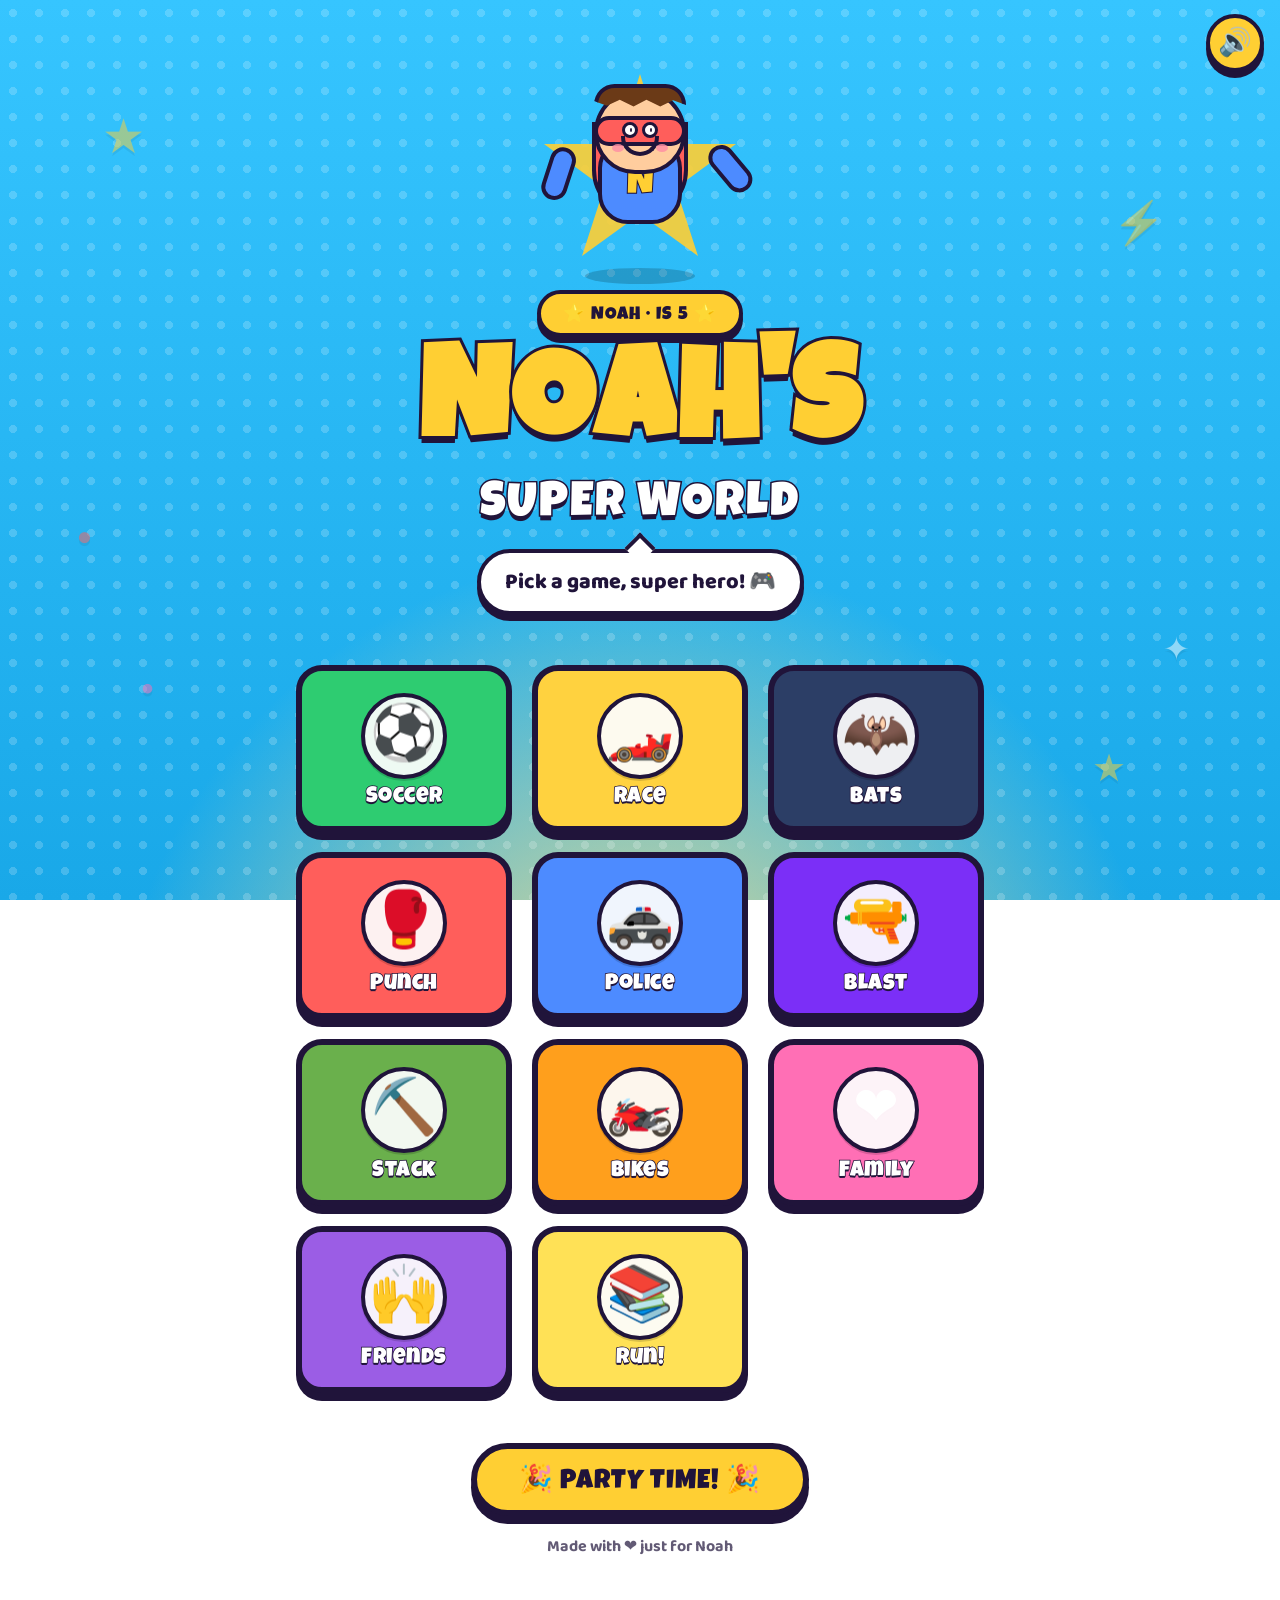
==== index.html @ 9b60f2df "Implement comic-book superhero redesign + add Railway static deploy - index.html/styles.css: Noah's " ====
<!DOCTYPE html>
<html lang="en">
<head>
  <meta charset="UTF-8" />
  <meta name="viewport" content="width=device-width, initial-scale=1.0, maximum-scale=1.0, user-scalable=no, viewport-fit=cover" />
  <title>Noah's Super World!</title>
  <meta name="description" content="Noah's Super World — soccer, cars, Batman, Minecraft and more fun mini-games made just for Noah!" />
  <!-- Home-screen / tablet app feel -->
  <meta name="theme-color" content="#ffcf33" />
  <meta name="mobile-web-app-capable" content="yes" />
  <meta name="apple-mobile-web-app-capable" content="yes" />
  <meta name="apple-mobile-web-app-status-bar-style" content="black-translucent" />
  <meta name="apple-mobile-web-app-title" content="Noah's World" />
  <link rel="preconnect" href="https://fonts.googleapis.com" />
  <link rel="preconnect" href="https://fonts.gstatic.com" crossorigin />
  <link href="https://fonts.googleapis.com/css2?family=Baloo+2:wght@400;500;600;700;800&family=Luckiest+Guy&display=swap" rel="stylesheet" />
  <link rel="stylesheet" href="styles.css" />
  <link rel="icon" href="data:image/svg+xml,<svg xmlns='http://www.w3.org/2000/svg' viewBox='0 0 100 100'><text y='.9em' font-size='90'>⚡</text></svg>" />
</head>
<body>
  <!-- Comic halftone + floating sticker shapes -->
  <div class="bg-dots" aria-hidden="true"></div>
  <div class="bg-stickers" aria-hidden="true">
    <span class="sticker s1">★</span>
    <span class="sticker s2">⚡</span>
    <span class="sticker s3">●</span>
    <span class="sticker s4">★</span>
    <span class="sticker s5">✦</span>
    <span class="sticker s6">●</span>
  </div>

  <!-- ============ GLOBAL UI ============ -->
  <button id="soundToggle" class="icon-btn sound-toggle" title="Sound on/off" aria-label="Toggle sound">🔊</button>
  <button id="homeBtn" class="icon-btn home-btn" title="Back to games" aria-label="Back to all games" hidden>🏠</button>
  <button id="navPrev" class="nav-arrow nav-prev" aria-label="Previous game" hidden>‹</button>
  <button id="navNext" class="nav-arrow nav-next" aria-label="Next game" hidden>›</button>

  <!-- ================= HOME ================= -->
  <section id="home" class="screen home active" data-screen-label="Home">
    <header class="hero">
      <!-- Super Noah mascot, built from CSS shapes -->
      <div class="mascot" id="mascot" aria-hidden="true">
        <div class="mascot-burst"></div>
        <div class="mascot-cape"></div>
        <div class="mascot-body">
          <span class="mascot-emblem">N</span>
        </div>
        <div class="mascot-arm arm-l"></div>
        <div class="mascot-arm arm-r"></div>
        <div class="mascot-head">
          <div class="mascot-hair"></div>
          <div class="mascot-mask"></div>
          <div class="mascot-eye eye-l"></div>
          <div class="mascot-eye eye-r"></div>
          <div class="mascot-smile"></div>
          <div class="mascot-cheek cheek-l"></div>
          <div class="mascot-cheek cheek-r"></div>
        </div>
        <div class="mascot-shadow"></div>
      </div>

      <div class="hero-badge">⭐ NOAH · IS 5 ⭐</div>
      <h1 class="hero-title">
        <span class="word" style="--i:0">N</span><span class="word" style="--i:1">O</span><span class="word" style="--i:2">A</span><span class="word" style="--i:3">H</span><span class="word" style="--i:4">'</span><span class="word" style="--i:5">S</span>
      </h1>
      <p class="hero-sub">SUPER WORLD</p>
      <div class="hero-bubble">
        <span class="hero-bubble-tail"></span>
        Pick a game, super hero! 🎮
      </div>
    </header>

    <nav class="tile-grid" aria-label="Pick a game">
      <button class="tile t-green"  data-go="soccer">     <span class="t-emoji">⚽</span><span class="t-name">Soccer</span></button>
      <button class="tile t-gold"   data-go="cars">       <span class="t-emoji">🏎️</span><span class="t-name">Race</span></button>
      <button class="tile t-dark"   data-go="batman">     <span class="t-emoji">🦇</span><span class="t-name">Bats</span></button>
      <button class="tile t-red"    data-go="kickboxing"> <span class="t-emoji">🥊</span><span class="t-name">Punch</span></button>
      <button class="tile t-blue"   data-go="police">     <span class="t-emoji">🚓</span><span class="t-name">Police</span></button>
      <button class="tile t-space"  data-go="blaster">    <span class="t-emoji">🔫</span><span class="t-name">Blast</span></button>
      <button class="tile t-cube"   data-go="minecraft">  <span class="t-emoji">⛏️</span><span class="t-name">Stack</span></button>
      <button class="tile t-orange" data-go="bikes">      <span class="t-emoji">🏍️</span><span class="t-name">Bikes</span></button>
      <button class="tile t-pink"   data-go="family">     <span class="t-emoji">❤️</span><span class="t-name">Family</span></button>
      <button class="tile t-purple" data-go="friends">    <span class="t-emoji">🙌</span><span class="t-name">Friends</span></button>
      <button class="tile t-yellow" data-go="nostudy">    <span class="t-emoji">📚</span><span class="t-name">Run!</span></button>
    </nav>

    <footer class="home-foot">
      <button id="partyBtn" class="big-btn party-btn">🎉 PARTY TIME! 🎉</button>
      <p>Made with ❤️ just for Noah</p>
    </footer>
  </section>

  <!-- ================= SOCCER ================= -->
  <section id="soccer" class="screen game card-green" aria-label="Soccer Star game" data-screen-label="Soccer">
    <h2>⚽ Soccer Star</h2>
    <p class="card-text">The keeper jumps around — shoot where he is NOT! 🥅</p>
    <div class="soccer-field">
      <div class="goal-frame">
        <span class="goal-net"></span><span class="goal-net"></span><span class="goal-net"></span>
        <div id="keeper" class="keeper">🧤</div>
      </div>
      <div id="ball" class="ball">⚽</div>
      <div id="soccerFlash" class="soccer-flash"></div>
    </div>
    <div class="shoot-row">
      <button class="shoot-btn" data-shoot="0" aria-label="Shoot left">⬅️</button>
      <button class="shoot-btn" data-shoot="1" aria-label="Shoot middle">⬆️</button>
      <button class="shoot-btn" data-shoot="2" aria-label="Shoot right">➡️</button>
    </div>
    <div class="score-board" aria-live="polite">⚽ <span id="soccerScore">0</span> &nbsp;·&nbsp; 🔥 <span id="soccerStreak">0</span> &nbsp;·&nbsp; 🏆 <span id="soccerBest">0</span></div>
  </section>

  <!-- ================= CAR RACE ================= -->
  <section id="cars" class="screen game card-gold" aria-label="Tap Race game" data-screen-label="Race">
    <h2>🏎️ Tap Race</h2>
    <p class="card-text" id="raceMsg">Pick your racer, hit GO, then TAP fast to win! 🏁</p>
    <div class="race">
      <div class="lane"><div class="racer" id="playerCar">🏎️</div><span class="lane-tag">You</span></div>
      <div class="lane"><div class="racer" id="rivalCar">🚗</div><span class="lane-tag">Rival</span></div>
      <div class="finish-flag">🏁</div>
    </div>
    <div class="pick-group">
      <span class="pick-label">Your car 💚</span>
      <div class="pick-row" id="carPick">
        <button class="pick-btn active" data-car="🏎️">🏎️</button>
        <button class="pick-btn" data-car="🏍️">🏍️</button>
        <button class="pick-btn" data-car="🚒">🚒</button>
        <button class="pick-btn" data-car="🚜">🚜</button>
        <button class="pick-btn" data-car="🚗">🚗</button>
        <button class="pick-btn" data-car="🚕">🚕</button>
        <button class="pick-btn" data-car="🚙">🚙</button>
        <button class="pick-btn" data-car="🚓">🚓</button>
      </div>
    </div>
    <div class="pick-group">
      <span class="pick-label">Rival's car ❤️</span>
      <div class="pick-row" id="rivalPick">
        <button class="pick-btn" data-car="🏎️">🏎️</button>
        <button class="pick-btn" data-car="🏍️">🏍️</button>
        <button class="pick-btn" data-car="🚒">🚒</button>
        <button class="pick-btn" data-car="🚜">🚜</button>
        <button class="pick-btn active" data-car="🚗">🚗</button>
        <button class="pick-btn" data-car="🚕">🚕</button>
        <button class="pick-btn" data-car="🚙">🚙</button>
        <button class="pick-btn" data-car="🚓">🚓</button>
      </div>
    </div>
    <button id="raceBtn" class="big-btn">GO! 🚦</button>
    <div class="score-board">🏆 Wins <span id="raceWins">0</span></div>
  </section>

  <!-- ================= BATMAN ================= -->
  <section id="batman" class="screen game card-dark" aria-label="Bat Catch game" data-screen-label="Bats">
    <h2>🦇 Bat Catch</h2>
    <p class="card-text">Catch the flying bats! Tap the moon for a surprise 🌙</p>
    <div class="bat-sky" id="batSky">
      <div class="moon" id="moon">🌙</div>
      <div class="bat-logo" id="batLogo">🦇</div>
      <div class="batman" id="batHero">🦸‍♂️</div>
    </div>
    <div class="score-board" aria-live="polite">🦇 Caught <span id="batScore">0</span> &nbsp;·&nbsp; 🏆 Best <span id="batBest">0</span></div>
  </section>

  <!-- ================= KICKBOXING ================= -->
  <section id="kickboxing" class="screen game card-red" aria-label="Power Punch game" data-screen-label="Punch">
    <h2>🥊 Power Punch</h2>
    <p class="card-text" id="punchMsg">Tap START, then punch as FAST as you can for 10 seconds! 💥</p>
    <div class="punch-stage">
      <div class="timer-pill">⏱️ <span id="punchTimer">10</span>s</div>
      <button id="punchBag" class="punch-bag" aria-label="Punch the bag">🥊</button>
    </div>
    <div class="power-bar"><div id="powerFill" class="power-fill"></div></div>
    <div id="punchPraise" class="praise"></div>
    <button id="punchStart" class="big-btn">START 🥊</button>
    <div class="score-board" aria-live="polite">👊 <span id="punchScore">0</span> &nbsp;·&nbsp; 🏆 Best <span id="punchBest">0</span></div>
  </section>

  <!-- ================= POLICE ================= -->
  <section id="police" class="screen game card-blue" aria-label="Police Chase game" data-screen-label="Police">
    <h2>🚓 Police Chase</h2>
    <p class="card-text" id="copMsg">Tap START, then catch as many robbers as you can! 🚨</p>
    <div class="chase-zone" id="chaseZone">
      <div class="siren" id="siren">🚨</div>
      <button id="robber" class="robber" aria-label="Catch the robber" hidden>🦹</button>
    </div>
    <button id="copStart" class="big-btn">START 🚨</button>
    <div class="score-board" aria-live="polite">👮 <span id="copScore">0</span> &nbsp;·&nbsp; ⏱️ <span id="copTimer">15</span>s &nbsp;·&nbsp; 🏆 <span id="copBest">0</span></div>
  </section>

  <!-- ================= BLASTER ================= -->
  <section id="blaster" class="screen game card-space" aria-label="Silly Blaster game" data-screen-label="Blast">
    <h2>🔫 Silly Blaster</h2>
    <p class="card-text" id="blastMsg">Goofy space critters invaded! Tap them to BLAST them! 👽💥</p>
    <div class="blast-zone" id="blastZone">
      <div class="blaster" id="blaster">🔫</div>
    </div>
    <div class="score-board" aria-live="polite">💥 <span id="blastScore">0</span> &nbsp;·&nbsp; 🔥 <span id="blastStreak">0</span> &nbsp;·&nbsp; 🏆 <span id="blastBest">0</span></div>
  </section>

  <!-- ================= MINECRAFT ================= -->
  <section id="minecraft" class="screen game card-cube" aria-label="Block Stack game" data-screen-label="Stack">
    <h2>⛏️ Block Stack</h2>
    <p class="card-text" id="stackMsg">Tap DROP to stack the block. Keep it straight! 🟩</p>
    <div class="stack-area" id="stackArea">
      <div id="stack">
        <div id="stackInner"></div>
        <div id="movingBlock" class="block moving"></div>
      </div>
    </div>
    <button id="dropBtn" class="big-btn">DROP 🧱</button>
    <div class="score-board" aria-live="polite">🧱 Height <span id="stackScore">0</span> &nbsp;·&nbsp; 🏆 Best <span id="stackBest">0</span></div>
  </section>

  <!-- ================= BIKES ================= -->
  <section id="bikes" class="screen game card-orange" aria-label="Bike Run game" data-screen-label="Bikes">
    <h2>🏍️ Bike Run</h2>
    <p class="card-text">Tap JUMP to leap over the rocks! 💨</p>
    <div class="run-area" id="runArea">
      <div id="bike" class="bike">🚲</div>
      <div class="run-ground"></div>
    </div>
    <div class="pick-row" id="ridePick">
      <button class="pick-btn active" data-ride="🚲">🚲</button>
      <button class="pick-btn" data-ride="🏍️">🏍️</button>
      <button class="pick-btn" data-ride="🛴">🛴</button>
    </div>
    <button id="jumpBtn" class="big-btn">JUMP 🦘</button>
    <div class="score-board" aria-live="polite">🛣️ <span id="bikeScore">0</span> m &nbsp;·&nbsp; 🏆 Best <span id="bikeBest">0</span> m</div>
  </section>

  <!-- ================= FAMILY ================= -->
  <section id="family" class="screen game card-pink" aria-label="Family game" data-screen-label="Family">
    <h2>❤️ Noah's Family</h2>
    <p class="card-text">Tap each person to send love! 💝</p>
    <div class="family-grid">
      <button class="person fav" data-love="Mom is the BEST! 💖">
        <span class="face">👩</span><span class="name">Mom</span><span class="heart-badge">#1 ❤️</span>
      </button>
      <button class="person" data-love="Love you Dad! 💙">
        <span class="face">👨</span><span class="name">Dad</span>
      </button>
      <button class="person" data-love="Manha is the best sister! 💛">
        <span class="face">👧</span><span class="name">Manha</span>
      </button>
      <button class="person" data-love="That's me! Noah! 😎">
        <span class="face">👦</span><span class="name">Noah</span>
      </button>
    </div>
    <div class="love-meter" aria-hidden="true"><div id="loveFill" class="love-fill"></div></div>
    <div id="loveMsg" class="love-msg"></div>
  </section>

  <!-- ================= FRIENDS ================= -->
  <section id="friends" class="screen game card-purple" aria-label="Friends game" data-screen-label="Friends">
    <h2>🧑‍🤝‍🧑 My 10 Friends</h2>
    <p class="card-text">High-five all 10 friends to win the round! 🙌</p>
    <div id="friendsGrid" class="friends-grid"></div>
    <div class="score-board" aria-live="polite">🔁 Round <span id="friendsRound">1</span> &nbsp;·&nbsp; 🙌 <span id="fiveScore">0</span></div>
  </section>

  <!-- ================= NO STUDY ================= -->
  <section id="nostudy" class="screen game card-yellow" aria-label="Catch the Book game" data-screen-label="Run">
    <h2>📚 Catch the Book!</h2>
    <p class="card-text">Try to tap the book... it runs away! 😜</p>
    <div class="study-zone" id="studyZone">
      <button id="bookBtn" class="book-btn" aria-label="Catch the book">📚</button>
    </div>
    <div id="studyMsg" class="study-msg"></div>
  </section>

  <!-- Confetti canvas -->
  <canvas id="confettiCanvas" aria-hidden="true"></canvas>

  <script src="script.js"></script>
  <script src="mascot.js"></script>
</body>
</html>
---- styles.css ----
/* ============================================================
   NOAH'S SUPER WORLD — Comic-book superhero toybox theme
   ------------------------------------------------------------
   Design language:
   • Thick INK outlines (var --ink) on every play surface
   • Hard offset "sticker" shadows (no soft blur on chrome)
   • Ben-Day halftone dots + floating sticker shapes in the bg
   • Action-burst stars behind big moments
   • Chunky squishy buttons that press DOWN into their shadow
   • Display type = Luckiest Guy, body = Baloo 2 (rounded)
   ============================================================ */

* { margin: 0; padding: 0; box-sizing: border-box; -webkit-tap-highlight-color: transparent; }

button {
  touch-action: manipulation;
  -webkit-user-select: none;
  user-select: none;
  font-family: inherit;
}

:root {
  /* Game colors */
  --green: #2ecc71;
  --gold: #ffd23f;
  --dark: #2c3e66;
  --red: #ff5e5b;
  --blue: #4d8bff;
  --cube: #6ab04c;
  --orange: #ff9f1c;
  --pink: #ff6fb5;
  --purple: #9b5de5;
  --yellow: #ffe156;
  --space: #7b2ff7;

  /* Comic system */
  --ink: #20143a;                 /* outline color — deep ink, warmer than black */
  --sky: #36c5ff;                 /* hero sky blue */
  --sky-2: #19a8e8;
  --sun: #ffcf33;                 /* sunny pop */
  --paper: #fff7e6;              /* warm paper for surfaces */

  --bw: 4px;                       /* default border weight */
  --bw-fat: 6px;                  /* fat outline for big elements */
  --shadow: 0 6px 0 var(--ink);   /* hard sticker shadow */
}

html { scroll-behavior: smooth; }

body {
  font-family: 'Baloo 2', system-ui, sans-serif;
  background:
    radial-gradient(circle at 50% 120%, #ffe28a 0%, transparent 42%),
    linear-gradient(180deg, var(--sky) 0%, var(--sky-2) 100%);
  background-attachment: fixed;
  color: var(--ink);
  overflow-x: hidden;
  min-height: 100vh;
  -webkit-user-select: none;
  user-select: none;
  -webkit-touch-callout: none;
}

h2 {
  font-family: 'Luckiest Guy', cursive;
  font-size: clamp(1.8rem, 6.5vw, 2.8rem);
  margin-bottom: 8px;
  text-align: center;
  letter-spacing: 1px;
  color: #fff;
  -webkit-text-stroke: 2.5px var(--ink);
  paint-order: stroke fill;
  text-shadow: 0 4px 0 var(--ink);
}

/* ===================== BACKGROUND FX ===================== */
/* Ben-Day halftone dots */
.bg-dots {
  position: fixed;
  inset: 0;
  pointer-events: none;
  z-index: -1;
  background-image: radial-gradient(rgba(255,255,255,.35) 22%, transparent 23%);
  background-size: 26px 26px;
  background-position: 0 0;
  opacity: .55;
}
/* Floating sticker doodles */
.bg-stickers { position: fixed; inset: 0; pointer-events: none; z-index: -1; overflow: hidden; }
.sticker {
  position: absolute;
  font-family: 'Luckiest Guy', cursive;
  color: #fff;
  opacity: .5;
  text-shadow: 0 3px 0 rgba(0,0,0,.12);
  animation: floaty 9s ease-in-out infinite;
}
.sticker.s1 { top: 12%; left: 8%;  font-size: 3rem; color: var(--sun);  animation-delay: 0s; }
.sticker.s2 { top: 22%; right: 9%; font-size: 2.6rem; color: #fff;       animation-delay: 1.2s; }
.sticker.s3 { top: 58%; left: 6%;  font-size: 1.6rem; color: var(--red); animation-delay: .6s; }
.sticker.s4 { bottom: 12%; right: 12%; font-size: 2.4rem; color: var(--sun); animation-delay: 2s; }
.sticker.s5 { top: 70%; right: 7%; font-size: 2rem;   color: #fff;        animation-delay: 1.6s; }
.sticker.s6 { bottom: 22%; left: 11%; font-size: 1.4rem; color: var(--pink); animation-delay: .9s; }
@keyframes floaty {
  0%,100% { transform: translateY(0) rotate(-6deg); }
  50%     { transform: translateY(-18px) rotate(8deg); }
}

/* ===================== SCREEN SYSTEM ===================== */
.screen { display: none; position: relative; z-index: 1; min-height: 100vh; }
.screen.active { display: block; }
/* Home flows naturally so the game tiles peek up under the hero */
.screen.home { min-height: 0; padding-bottom: 8px; }
.screen.game.active { animation: screenIn .35s cubic-bezier(.34,1.56,.64,1); }
@keyframes screenIn {
  from { opacity: 0; transform: translateY(28px) scale(.96); }
  to   { opacity: 1; transform: none; }
}

/* A game screen is a full-bleed colored stage */
.screen.game {
  padding: 92px 18px 56px;
  color: #fff;
}
.screen.game > * {
  width: 100%;
  max-width: 620px;
  margin-left: auto;
  margin-right: auto;
}

/* ===================== GLOBAL ICON BUTTONS ===================== */
.icon-btn {
  position: fixed;
  top: 14px;
  z-index: 60;
  font-size: 1.7rem;
  background: #fff;
  border: var(--bw) solid var(--ink);
  border-radius: 50%;
  width: 58px;
  height: 58px;
  cursor: pointer;
  box-shadow: var(--shadow);
  transition: transform .1s, box-shadow .1s;
}
.icon-btn:active { transform: translateY(6px); box-shadow: 0 0 0 var(--ink); }
.sound-toggle { right: 16px; background: var(--sun); }
.home-btn { left: 16px; background: var(--red); }

/* Side navigation arrows */
.nav-arrow {
  position: fixed;
  top: 50%;
  transform: translateY(-50%);
  z-index: 55;
  width: 50px;
  height: 78px;
  border: var(--bw) solid var(--ink);
  border-radius: 16px;
  background: #fff;
  color: var(--ink);
  font-family: 'Luckiest Guy', cursive;
  font-size: 2.6rem;
  line-height: 1;
  cursor: pointer;
  box-shadow: var(--shadow);
  transition: box-shadow .1s, transform .1s;
}
.nav-arrow:active { transform: translateY(calc(-50% + 6px)); box-shadow: 0 0 0 var(--ink); }
.nav-prev { left: 8px; }
.nav-next { right: 8px; }

/* ===================== MASCOT — SUPER NOAH (pure CSS) ===================== */
.mascot {
  position: relative;
  width: 180px;
  height: 200px;
  margin: 0 auto 6px;
  animation: mascotBob 2.6s ease-in-out infinite;
}
.mascot.cheer { animation: mascotCheer .7s ease; }
@keyframes mascotBob { 0%,100% { transform: translateY(0); } 50% { transform: translateY(-10px); } }
@keyframes mascotCheer {
  0% { transform: translateY(0) rotate(0); }
  25% { transform: translateY(-26px) rotate(-6deg) scale(1.06); }
  55% { transform: translateY(-10px) rotate(6deg); }
  100% { transform: translateY(0) rotate(0); }
}

/* spinning star burst behind hero */
.mascot-burst {
  position: absolute;
  top: 30px; left: 50%;
  width: 200px; height: 200px;
  transform: translateX(-50%);
  background: var(--sun);
  clip-path: polygon(50% 0,61% 35%,98% 35%,68% 57%,79% 91%,50% 70%,21% 91%,32% 57%,2% 35%,39% 35%);
  filter: drop-shadow(0 0 0 var(--ink));
  opacity: .9;
  animation: spin 16s linear infinite;
  z-index: 0;
}
@keyframes spin { to { transform: translateX(-50%) rotate(360deg); } }

/* cape */
.mascot-cape {
  position: absolute;
  top: 78px; left: 50%;
  width: 96px; height: 96px;
  transform: translateX(-50%);
  background: var(--red);
  border: var(--bw) solid var(--ink);
  border-radius: 0 0 48px 48px;
  clip-path: polygon(0 0, 100% 0, 100% 78%, 50% 100%, 0 78%);
  z-index: 1;
  animation: capeFlap 2.6s ease-in-out infinite;
  transform-origin: top center;
}
@keyframes capeFlap { 0%,100% { transform: translateX(-50%) rotate(-2deg); } 50% { transform: translateX(-50%) rotate(2deg); } }

/* body */
.mascot-body {
  position: absolute;
  top: 96px; left: 50%;
  width: 84px; height: 84px;
  transform: translateX(-50%);
  background: var(--blue);
  border: var(--bw) solid var(--ink);
  border-radius: 28px 28px 30px 30px;
  z-index: 3;
  display: flex;
  align-items: center;
  justify-content: center;
}
.mascot-emblem {
  font-family: 'Luckiest Guy', cursive;
  color: var(--sun);
  font-size: 2.4rem;
  -webkit-text-stroke: 2px var(--ink);
  paint-order: stroke fill;
  margin-top: 6px;
}
.mascot-arm {
  position: absolute;
  top: 104px;
  width: 26px; height: 54px;
  background: var(--blue);
  border: var(--bw) solid var(--ink);
  border-radius: 14px;
  z-index: 2;
}
.arm-l { left: 24px; transform: rotate(18deg); transform-origin: top center; }
.arm-r { right: 24px; transform: rotate(-40deg); transform-origin: top center; animation: wave 1.4s ease-in-out infinite; }
@keyframes wave { 0%,100% { transform: rotate(-40deg); } 50% { transform: rotate(-66deg); } }

/* head */
.mascot-head {
  position: absolute;
  top: 44px; left: 50%;
  width: 92px; height: 86px;
  transform: translateX(-50%);
  background: #ffcd9e;
  border: var(--bw) solid var(--ink);
  border-radius: 46px 46px 42px 42px;
  z-index: 4;
}
.mascot-hair {
  position: absolute;
  top: -8px; left: -4px; right: -4px;
  height: 34px;
  background: #6b3a17;
  border: var(--bw) solid var(--ink);
  border-radius: 46px 46px 20px 20px / 46px 46px 30px 30px;
  clip-path: polygon(0 0,100% 0,100% 62%,86% 48%,72% 66%,57% 46%,43% 66%,28% 46%,14% 64%,0 50%);
}
.mascot-mask {
  position: absolute;
  top: 24px; left: -4px; right: -4px;
  height: 30px;
  background: var(--red);
  border: var(--bw) solid var(--ink);
  border-radius: 16px;
  z-index: 5;
}
.mascot-eye {
  position: absolute;
  top: 30px;
  width: 16px; height: 16px;
  background: #fff;
  border: 3px solid var(--ink);
  border-radius: 50%;
  z-index: 6;
}
.mascot-eye::after {
  content: ""; position: absolute; inset: 3px 3px 3px 5px;
  background: var(--ink); border-radius: 50%;
}
.eye-l { left: 24px; }
.eye-r { right: 24px; }
.mascot-smile {
  position: absolute;
  bottom: 14px; left: 50%;
  width: 38px; height: 20px;
  transform: translateX(-50%);
  border: 4px solid var(--ink);
  border-top: 0;
  border-radius: 0 0 30px 30px;
  z-index: 6;
}
.mascot-cheek {
  position: absolute;
  bottom: 18px;
  width: 12px; height: 8px;
  background: #ff8fa3;
  border-radius: 50%;
  opacity: .85;
  z-index: 6;
}
.cheek-l { left: 14px; }
.cheek-r { right: 14px; }
.mascot-shadow {
  position: absolute;
  bottom: 0; left: 50%;
  width: 110px; height: 16px;
  transform: translateX(-50%);
  background: rgba(0,0,0,.18);
  border-radius: 50%;
  z-index: 0;
  animation: shadowPulse 2.6s ease-in-out infinite;
}
@keyframes shadowPulse { 0%,100% { transform: translateX(-50%) scale(1); opacity:.18; } 50% { transform: translateX(-50%) scale(.84); opacity:.12; } }

/* ===================== HERO (home) ===================== */
.hero {
  text-align: center;
  padding: 22px 20px 8px;
}
.hero-badge {
  display: inline-block;
  background: var(--sun);
  color: var(--ink);
  font-family: 'Luckiest Guy', cursive;
  letter-spacing: 1px;
  padding: 9px 22px;
  border: var(--bw) solid var(--ink);
  border-radius: 50px;
  font-size: clamp(.85rem, 3.2vw, 1.1rem);
  white-space: nowrap;
  box-shadow: var(--shadow);
  animation: pop 2s ease-in-out infinite;
}
@keyframes pop { 0%,100% { transform: rotate(-2deg) scale(1); } 50% { transform: rotate(2deg) scale(1.05); } }

.hero-title {
  font-family: 'Luckiest Guy', cursive;
  font-size: clamp(3.6rem, 18vw, 8rem);
  line-height: .95;
  margin: 14px 0 0;
  letter-spacing: 2px;
  display: flex;
  justify-content: center;
  flex-wrap: wrap;
}
.hero-title .word {
  display: inline-block;
  color: var(--sun);
  -webkit-text-stroke: clamp(3px, 1.2vw, 6px) var(--ink);
  paint-order: stroke fill;
  text-shadow: 0 7px 0 var(--ink);
  animation: bounceLetter 2.5s ease-in-out infinite;
  animation-delay: calc(var(--i) * .12s);
}
@keyframes bounceLetter { 0%,100% { transform: translateY(0); } 50% { transform: translateY(-16px); } }

.hero-sub {
  font-family: 'Luckiest Guy', cursive;
  font-size: clamp(1.5rem, 7vw, 3rem);
  color: #fff;
  -webkit-text-stroke: 3px var(--ink);
  paint-order: stroke fill;
  text-shadow: 0 5px 0 var(--ink);
  margin-top: 8px;
  letter-spacing: 2px;
}

.hero-bubble {
  position: relative;
  display: inline-block;
  margin-top: 20px;
  background: #fff;
  color: var(--ink);
  font-weight: 800;
  font-size: clamp(1rem, 4.4vw, 1.35rem);
  padding: 12px 24px;
  border: var(--bw) solid var(--ink);
  border-radius: 50px;
  box-shadow: var(--shadow);
}
.hero-bubble-tail {
  position: absolute;
  top: -16px; left: 50%;
  width: 22px; height: 22px;
  transform: translateX(-50%) rotate(45deg);
  background: #fff;
  border: var(--bw) solid var(--ink);
  border-bottom: 0; border-right: 0;
}

/* ===================== HOME TILE GRID ===================== */
.tile-grid {
  display: grid;
  grid-template-columns: repeat(2, 1fr);
  gap: 16px;
  max-width: 560px;
  margin: 26px auto 0;
  padding: 0 16px;
}
.tile {
  position: relative;
  display: flex;
  flex-direction: column;
  align-items: center;
  justify-content: center;
  gap: 8px;
  border: var(--bw-fat) solid var(--ink);
  border-radius: 26px;
  padding: 22px 10px 18px;
  color: #fff;
  cursor: pointer;
  box-shadow: 0 8px 0 var(--ink);
  transition: transform .12s, box-shadow .12s;
}
.home.active .tile {
  animation: tileIn .5s cubic-bezier(.34,1.56,.64,1) both;
  animation-delay: calc(var(--i, 0) * .045s);
}
@keyframes tileIn {
  from { opacity: 0; transform: translateY(22px) scale(.9) rotate(-4deg); }
  to   { opacity: 1; transform: none; }
}
.tile:nth-child(odd)  { transform: rotate(-1.5deg); }
.tile:nth-child(even) { transform: rotate(1.5deg); }
.tile:hover { transform: translateY(-4px) rotate(0deg); }
.tile:active { transform: translateY(8px) rotate(0deg); box-shadow: 0 0 0 var(--ink); }

.t-best {
  position: absolute;
  top: -10px; right: -8px;
  background: #fff;
  color: var(--ink);
  font-family: 'Luckiest Guy', cursive;
  font-size: .8rem;
  padding: 3px 9px;
  border: 3px solid var(--ink);
  border-radius: 50px;
  transform: rotate(8deg);
  pointer-events: none;
  box-shadow: 0 3px 0 var(--ink);
}

.t-emoji {
  font-size: 2.9rem;
  line-height: 1;
  width: 72px; height: 72px;
  display: flex;
  align-items: center;
  justify-content: center;
  background: rgba(255,255,255,.92);
  border: var(--bw) solid var(--ink);
  border-radius: 50%;
  filter: drop-shadow(0 2px 0 rgba(0,0,0,.15));
}
.t-name {
  font-family: 'Luckiest Guy', cursive;
  font-size: 1.15rem;
  letter-spacing: .5px;
  -webkit-text-stroke: 1.5px var(--ink);
  paint-order: stroke fill;
  text-shadow: 0 2px 0 var(--ink);
}

.t-green  { background: var(--green); }
.t-gold   { background: var(--gold); }
.t-dark   { background: var(--dark); }
.t-red    { background: var(--red); }
.t-blue   { background: var(--blue); }
.t-cube   { background: var(--cube); }
.t-orange { background: var(--orange); }
.t-pink   { background: var(--pink); }
.t-purple { background: var(--purple); }
.t-yellow { background: var(--yellow); }
.t-space  { background: var(--space); }

.home-foot {
  text-align: center;
  padding: 30px 20px 64px;
  color: var(--ink);
  font-weight: 700;
}
.home-foot p { margin-top: 18px; color: rgba(32,20,58,.7); }
.party-btn { background: var(--sun); }

/* ===================== SHARED GAME UI ===================== */
.card-text {
  text-align: center;
  font-weight: 700;
  font-size: clamp(1rem, 4vw, 1.2rem);
  margin-bottom: 16px;
  background: rgba(255,255,255,.18);
  border: 3px solid rgba(255,255,255,.5);
  border-radius: 18px;
  padding: 10px 16px;
}

/* Each game gets a flat bold backdrop + an ink frame via ::before on stages */
.card-green  { background: var(--green); }
.card-gold   { background: var(--gold); color: var(--ink); }
.card-dark   { background: var(--dark); }
.card-red    { background: var(--red); }
.card-blue   { background: var(--blue); }
.card-cube   { background: var(--cube); }
.card-orange { background: var(--orange); }
.card-pink   { background: var(--pink); }
.card-purple { background: var(--purple); }
.card-yellow { background: var(--yellow); color: var(--ink); }
.card-space  { background: #3a1c71; }

.score-board {
  text-align: center;
  font-family: 'Luckiest Guy', cursive;
  font-size: clamp(1.05rem, 4.4vw, 1.35rem);
  letter-spacing: .5px;
  margin-top: 18px;
  background: #fff;
  color: var(--ink);
  padding: 12px;
  border: var(--bw) solid var(--ink);
  border-radius: 18px;
  box-shadow: var(--shadow);
}

.big-btn {
  display: block;
  margin: 20px auto 0;
  background: var(--sun);
  color: var(--ink);
  font-family: 'Luckiest Guy', cursive;
  font-size: clamp(1.3rem, 5vw, 1.7rem);
  letter-spacing: 1px;
  border: var(--bw-fat) solid var(--ink);
  border-radius: 50px;
  padding: 14px 42px;
  cursor: pointer;
  box-shadow: 0 8px 0 var(--ink);
  transition: transform .1s, box-shadow .1s;
}
.big-btn:active { transform: translateY(8px); box-shadow: 0 0 0 var(--ink); }

/* Pick rows (cars / bikes) */
.pick-group { margin-top: 16px; }
.pick-label {
  display: block;
  text-align: center;
  font-family: 'Luckiest Guy', cursive;
  letter-spacing: .5px;
  color: #fff;
  -webkit-text-stroke: 1.5px var(--ink);
  paint-order: stroke fill;
  margin-bottom: 8px;
}
.pick-row {
  display: flex;
  gap: 10px;
  justify-content: center;
  margin-top: 16px;
  flex-wrap: wrap;
}
.pick-group .pick-row { margin-top: 0; }
.pick-btn {
  font-size: 1.9rem;
  background: #fff;
  border: var(--bw) solid var(--ink);
  border-radius: 16px;
  padding: 8px 14px;
  cursor: pointer;
  box-shadow: 0 4px 0 var(--ink);
  transition: transform .1s, box-shadow .1s, background .15s;
}
.pick-btn:active { transform: translateY(4px); box-shadow: 0 0 0 var(--ink); }
.pick-btn.active { background: var(--sun); transform: translateY(4px); box-shadow: 0 0 0 var(--ink); }

.praise {
  text-align: center;
  font-family: 'Luckiest Guy', cursive;
  font-size: 1.6rem;
  letter-spacing: .5px;
  min-height: 1.6em;
  margin-top: 10px;
  color: #fff;
  -webkit-text-stroke: 1.5px var(--ink);
  paint-order: stroke fill;
}

/* Shared stage frame helper */
.stage-frame {
  border: var(--bw-fat) solid var(--ink);
  box-shadow: var(--shadow);
}

/* ===================== SOCCER ===================== */
.soccer-field {
  position: relative;
  height: 250px;
  background: repeating-linear-gradient(90deg, #27ae60 0 40px, #2ecc71 40px 80px);
  border-radius: 22px;
  border: var(--bw-fat) solid var(--ink);
  box-shadow: var(--shadow);
  overflow: hidden;
}
.goal-frame {
  position: absolute;
  top: 12px;
  left: 50%;
  transform: translateX(-50%);
  width: 78%;
  height: 92px;
  display: flex;
  border: var(--bw) solid #fff;
  border-radius: 6px;
  background: repeating-linear-gradient(90deg, rgba(255,255,255,.18) 0 10px, transparent 10px 20px),
              repeating-linear-gradient(0deg, rgba(255,255,255,.18) 0 10px, transparent 10px 20px);
}
.goal-net { flex: 1; }
.keeper {
  position: absolute;
  bottom: 4px;
  left: 50%;
  width: 33.33%;
  text-align: center;
  font-size: 2.6rem;
  line-height: 1;
  transform: translateX(-50%);
  transition: left .18s cubic-bezier(.34,1.56,.64,1);
}
.keeper.save { animation: keeperSave .4s ease; }
@keyframes keeperSave { 50% { transform: translateX(-50%) scale(1.3) rotate(-8deg); } }
.ball {
  position: absolute;
  bottom: 12px;
  left: 50%;
  transform: translateX(-50%);
  font-size: 3rem;
  transition: left .42s ease-out, bottom .42s ease-out, transform .42s ease-out;
  z-index: 4;
}
.ball.fly { transform: translateX(-50%) scale(.55) rotate(720deg); }
.soccer-flash {
  position: absolute;
  inset: 0;
  display: flex;
  align-items: center;
  justify-content: center;
  font-family: 'Luckiest Guy', cursive;
  font-size: 2.8rem;
  color: #fff;
  -webkit-text-stroke: 3px var(--ink);
  paint-order: stroke fill;
  opacity: 0;
  pointer-events: none;
}
.soccer-flash.show { animation: flashMsg .9s ease; }
@keyframes flashMsg {
  0% { opacity: 0; transform: scale(.4) rotate(-8deg); }
  30% { opacity: 1; transform: scale(1.15) rotate(4deg); }
  70% { opacity: 1; transform: scale(1) rotate(0); }
  100% { opacity: 0; transform: scale(1.2); }
}
.shoot-row { display: flex; gap: 12px; justify-content: center; margin-top: 18px; }
.shoot-btn {
  flex: 1;
  max-width: 120px;
  font-size: 1.9rem;
  background: #fff;
  border: var(--bw) solid var(--ink);
  border-radius: 18px;
  padding: 12px 0;
  cursor: pointer;
  box-shadow: 0 6px 0 var(--ink);
  transition: transform .1s, box-shadow .1s;
}
.shoot-btn:active { transform: translateY(6px); box-shadow: 0 0 0 var(--ink); }
.shoot-btn:disabled { opacity: .5; }

/* ===================== CAR RACE ===================== */
.race {
  background: #2c2f3a;
  border-radius: 20px;
  padding: 16px 12px;
  position: relative;
  border: var(--bw-fat) solid var(--ink);
  box-shadow: var(--shadow);
}
.lane {
  position: relative;
  height: 60px;
  margin: 10px 0;
  background: repeating-linear-gradient(90deg, #4a4d5a 0 26px, #54576a 26px 52px);
  border-radius: 10px;
  border: 3px solid var(--ink);
  display: flex;
  align-items: center;
}
.lane::after {
  content: "";
  position: absolute;
  left: 0; right: 44px; top: 50%;
  height: 4px;
  background: repeating-linear-gradient(90deg, var(--sun) 0 16px, transparent 16px 32px);
  transform: translateY(-50%);
}
.racer {
  position: absolute;
  left: 6px;
  font-size: 2.5rem;
  z-index: 2;
  transition: left .12s linear;
}
.lane-tag {
  position: absolute;
  right: 8px;
  font-size: .75rem;
  font-weight: 800;
  color: #fff;
  background: var(--ink);
  padding: 2px 8px;
  border-radius: 8px;
}
.finish-flag {
  position: absolute;
  right: 12px; top: 8px; bottom: 8px;
  display: flex;
  align-items: center;
  font-size: 1.4rem;
}

/* ===================== BATMAN ===================== */
.bat-sky {
  position: relative;
  height: 300px;
  background: linear-gradient(180deg, #0b1026 0%, #1b2350 100%);
  border-radius: 22px;
  overflow: hidden;
  border: var(--bw-fat) solid var(--ink);
  box-shadow: var(--shadow);
}
.bat-sky::before {
  content: "";
  position: absolute;
  inset: 0;
  background-image:
    radial-gradient(2px 2px at 20% 30%, #fff, transparent),
    radial-gradient(2px 2px at 70% 20%, #fff, transparent),
    radial-gradient(1.5px 1.5px at 40% 60%, #fff, transparent),
    radial-gradient(2px 2px at 85% 50%, #fff, transparent),
    radial-gradient(1.5px 1.5px at 60% 80%, #fff, transparent),
    radial-gradient(2px 2px at 30% 75%, #fff, transparent);
}
.moon {
  position: absolute;
  top: 16px; right: 22px;
  font-size: 3rem;
  cursor: pointer;
  transition: transform .2s;
  z-index: 3;
}
.moon:active { transform: scale(.85); }
.bat-logo {
  position: absolute;
  top: 30px; left: 50%;
  transform: translateX(-50%) scale(0);
  font-size: 4.2rem;
  opacity: 0;
  filter: drop-shadow(0 0 20px var(--sun));
  transition: transform .5s ease, opacity .5s;
  pointer-events: none;
}
.bat-logo.show { transform: translateX(-50%) scale(1); opacity: 1; }
.batman {
  position: absolute;
  bottom: -120px; left: 50%;
  transform: translateX(-50%);
  font-size: 4.2rem;
  transition: bottom .8s cubic-bezier(.34,1.56,.64,1);
  pointer-events: none;
}
.batman.show { bottom: 8px; }
.bat {
  position: absolute;
  font-size: 2.6rem;
  cursor: pointer;
  z-index: 4;
  animation: batPop .25s ease;
  filter: drop-shadow(0 0 6px rgba(255,210,63,.5));
}
.bat.villain { filter: drop-shadow(0 0 8px var(--red)); }
@keyframes batPop { from { transform: scale(0); } to { transform: scale(1); } }
.bat.caught { animation: batCaught .3s ease forwards; pointer-events: none; }
@keyframes batCaught { to { transform: scale(1.8); opacity: 0; } }

/* ===================== KICKBOXING ===================== */
.punch-stage {
  position: relative;
  display: flex;
  flex-direction: column;
  align-items: center;
}
.timer-pill {
  background: #fff;
  color: var(--ink);
  padding: 6px 20px;
  border: var(--bw) solid var(--ink);
  border-radius: 50px;
  font-family: 'Luckiest Guy', cursive;
  font-size: 1.3rem;
  margin-bottom: 8px;
  box-shadow: 0 4px 0 var(--ink);
}
.punch-bag {
  font-size: 7rem;
  background: none;
  border: none;
  cursor: pointer;
  line-height: 1;
  transition: transform .08s;
  filter: drop-shadow(0 6px 0 rgba(0,0,0,.25));
}
.punch-bag.hit { animation: swing .3s ease; }
@keyframes swing {
  0% { transform: rotate(0); }
  25% { transform: rotate(18deg) scale(1.12); }
  50% { transform: rotate(-14deg); }
  75% { transform: rotate(8deg); }
  100% { transform: rotate(0); }
}
.power-bar {
  height: 22px;
  background: rgba(0,0,0,.25);
  border: var(--bw) solid var(--ink);
  border-radius: 50px;
  overflow: hidden;
  margin-top: 12px;
}
.power-fill {
  height: 100%;
  width: 0;
  border-radius: 50px;
  background: linear-gradient(90deg, var(--sun), var(--red));
  transition: width .12s ease;
}

/* ===================== POLICE ===================== */
.chase-zone {
  position: relative;
  height: 240px;
  background: linear-gradient(180deg, #20305c, #4d8bff);
  border-radius: 22px;
  overflow: hidden;
  border: var(--bw-fat) solid var(--ink);
  box-shadow: var(--shadow);
}
.siren {
  position: absolute;
  top: 10px; left: 10px;
  font-size: 2.2rem;
}
.siren.active { animation: flash .4s steps(2) infinite; }
@keyframes flash { 50% { opacity: .2; filter: hue-rotate(180deg); } }
.robber {
  position: absolute;
  top: 80px; left: 40px;
  font-size: 3rem;
  background: none;
  border: none;
  cursor: pointer;
  transition: top .25s, left .25s;
}
.robber.pop { animation: batPop .2s ease; }

/* ===================== MINECRAFT (stacker) ===================== */
.stack-area {
  position: relative;
  height: 320px;
  background: linear-gradient(180deg, #87ceeb, #cdeeff);
  border-radius: 22px;
  border: var(--bw-fat) solid var(--ink);
  box-shadow: var(--shadow);
  overflow: hidden;
}
#stack { position: absolute; inset: 0; transition: transform .12s ease-out; }
.block {
  position: absolute;
  border-radius: 5px;
  box-shadow: inset 0 3px rgba(255,255,255,.35), inset 0 -3px rgba(0,0,0,.2);
  border: 2px solid var(--ink);
}
.block.placed { animation: settle .12s ease; }
@keyframes settle { from { transform: translateY(-6px); } to { transform: none; } }
.block.moving { z-index: 3; }
.block.falling {
  z-index: 2;
  transition: transform .6s ease-in, opacity .6s;
}

/* ===================== BIKES (runner) ===================== */
.run-area {
  position: relative;
  height: 200px;
  background: linear-gradient(180deg, #aee6ff 0%, #ffe1a8 70%);
  border-radius: 22px;
  border: var(--bw-fat) solid var(--ink);
  box-shadow: var(--shadow);
  overflow: hidden;
}
.run-ground {
  position: absolute;
  left: 0; right: 0; bottom: 0;
  height: 26px;
  background: linear-gradient(180deg, #c08b4a, #8a5a23);
  border-top: 3px dashed rgba(255,255,255,.6);
}
.bike {
  position: absolute;
  left: 36px;
  bottom: 26px;
  font-size: 2.8rem;
  line-height: 1;
  z-index: 3;
}
.rock {
  position: absolute;
  bottom: 26px;
  font-size: 2rem;
  line-height: 1;
  z-index: 2;
}
.coin {
  position: absolute;
  font-size: 1.7rem;
  line-height: 1;
  z-index: 2;
  filter: drop-shadow(0 0 8px var(--sun));
  animation: coinSpin 1s linear infinite;
}
.coin.got { animation: coinGot .25s ease forwards; }
@keyframes coinSpin { 50% { transform: scaleX(.25); } }
@keyframes coinGot { to { transform: scale(2.2); opacity: 0; } }

/* ===================== FAMILY ===================== */
.family-grid {
  display: grid;
  grid-template-columns: repeat(2, 1fr);
  gap: 16px;
}
.person {
  position: relative;
  background: #fff;
  border: var(--bw) solid var(--ink);
  border-radius: 22px;
  padding: 18px 10px;
  cursor: pointer;
  display: flex;
  flex-direction: column;
  align-items: center;
  gap: 6px;
  transition: transform .12s, box-shadow .12s;
  color: var(--ink);
  box-shadow: 0 6px 0 var(--ink);
}
.person:active { transform: translateY(6px); box-shadow: 0 0 0 var(--ink); }
.person .face { font-size: 3.2rem; }
.person .name { font-family: 'Luckiest Guy', cursive; font-size: 1.2rem; letter-spacing: .5px; }
.person.fav {
  background: var(--sun);
  animation: favGlow 1.8s ease-in-out infinite;
}
@keyframes favGlow {
  0%,100% { transform: rotate(-1.5deg); }
  50% { transform: rotate(1.5deg) scale(1.03); }
}
.heart-badge {
  position: absolute;
  top: -12px; right: -8px;
  background: var(--red);
  color: #fff;
  font-family: 'Luckiest Guy', cursive;
  font-size: .85rem;
  padding: 4px 9px;
  border: 3px solid var(--ink);
  border-radius: 50px;
  transform: rotate(12deg);
  box-shadow: 0 3px 0 var(--ink);
}
.love-meter {
  height: 22px;
  background: rgba(0,0,0,.2);
  border: var(--bw) solid var(--ink);
  border-radius: 50px;
  overflow: hidden;
  margin-top: 18px;
}
.love-fill {
  height: 100%;
  width: 0;
  border-radius: 50px;
  background: linear-gradient(90deg, #fff, var(--sun));
  transition: width .25s ease;
}
.love-msg {
  text-align: center;
  font-family: 'Luckiest Guy', cursive;
  font-size: 1.5rem;
  letter-spacing: .5px;
  min-height: 1.6em;
  margin-top: 14px;
  color: #fff;
  -webkit-text-stroke: 1.5px var(--ink);
  paint-order: stroke fill;
}

/* ===================== FRIENDS ===================== */
.friends-grid {
  display: grid;
  grid-template-columns: repeat(5, 1fr);
  gap: 12px;
}
.friend {
  position: relative;
  font-size: 2.4rem;
  background: #fff;
  border: var(--bw) solid var(--ink);
  border-radius: 18px;
  padding: 10px 0;
  cursor: pointer;
  box-shadow: 0 5px 0 var(--ink);
  transition: transform .12s, background .2s, box-shadow .12s;
}
.friend:active { transform: translateY(5px) rotate(-6deg); box-shadow: 0 0 0 var(--ink); }
.friend.fived {
  background: var(--sun);
  animation: fiveJump .4s ease;
}
.friend.fived::after {
  content: "✓";
  position: absolute;
  top: -8px; right: -6px;
  background: var(--green);
  color: #fff;
  font-size: .9rem;
  width: 24px; height: 24px;
  line-height: 22px;
  border: 2px solid var(--ink);
  border-radius: 50%;
  font-weight: 900;
}
@keyframes fiveJump { 50% { transform: translateY(-16px) scale(1.2); } }

/* ===================== NO STUDY ===================== */
.study-zone {
  position: relative;
  height: 240px;
  background: rgba(255,255,255,.18);
  border: var(--bw-fat) dashed rgba(255,255,255,.7);
  border-radius: 22px;
  overflow: hidden;
}
.book-btn {
  position: absolute;
  top: 90px; left: 50%;
  transform: translateX(-50%);
  font-size: 5rem;
  background: none;
  border: none;
  cursor: pointer;
  transition: top .25s cubic-bezier(.34,1.56,.64,1), left .25s cubic-bezier(.34,1.56,.64,1), transform .2s;
}
.study-msg {
  text-align: center;
  font-family: 'Luckiest Guy', cursive;
  font-size: 1.5rem;
  letter-spacing: .5px;
  min-height: 1.8em;
  margin-top: 16px;
  color: #fff;
  -webkit-text-stroke: 1.5px var(--ink);
  paint-order: stroke fill;
}

/* ===================== BLASTER ===================== */
.blast-zone {
  position: relative;
  height: 320px;
  background: radial-gradient(circle at 50% 118%, #3a2a8a 0%, #1a1350 45%, #0a0822 80%);
  border-radius: 22px;
  overflow: hidden;
  border: var(--bw-fat) solid var(--ink);
  box-shadow: var(--shadow);
}
.blast-zone::before {
  content: "";
  position: absolute;
  inset: 0;
  background-image:
    radial-gradient(2px 2px at 15% 25%, #fff, transparent),
    radial-gradient(2px 2px at 75% 15%, #fff, transparent),
    radial-gradient(1.5px 1.5px at 45% 55%, #cdeeff, transparent),
    radial-gradient(2px 2px at 88% 45%, #fff, transparent),
    radial-gradient(1.5px 1.5px at 55% 80%, #fff, transparent),
    radial-gradient(2px 2px at 28% 70%, #cdeeff, transparent);
  opacity: .9;
}
.blaster {
  position: absolute;
  bottom: 2px;
  left: 50%;
  transform: translateX(-50%);
  font-size: 3.4rem;
  line-height: 1;
  z-index: 5;
  filter: drop-shadow(0 0 10px #2ec5ce);
  pointer-events: none;
}
.blaster.recoil { animation: recoil .18s ease; }
@keyframes recoil { 50% { transform: translateX(-50%) translateY(9px) scale(.88); } }

.blast-target {
  position: absolute;
  font-size: 2.9rem;
  line-height: 1;
  cursor: pointer;
  z-index: 4;
  opacity: 0;
  transition: opacity .18s ease;
  filter: drop-shadow(0 0 8px rgba(94,231,223,.6));
  animation: bob 1.8s ease-in-out infinite;
}
.blast-target.show { opacity: 1; }
@keyframes bob { 0%,100% { transform: translateY(0); } 50% { transform: translateY(-9px); } }

.blast-target.mega {
  font-size: 3.9rem;
  filter: drop-shadow(0 0 16px var(--sun));
  animation: megaBob 1.2s ease-in-out infinite;
}
@keyframes megaBob {
  0%,100% { transform: translateY(0) rotate(-9deg); }
  50% { transform: translateY(-11px) rotate(9deg); }
}

.blast-target.splat { animation: splat .32s ease forwards; pointer-events: none; }
@keyframes splat { to { transform: scale(2.3) rotate(40deg); opacity: 0; } }
.blast-target.flee { animation: flee .32s ease forwards; pointer-events: none; }
@keyframes flee { to { transform: translateY(-26px) scale(.4) rotate(22deg); opacity: 0; } }

.laser-beam {
  position: absolute;
  width: 6px;
  border-radius: 6px;
  background: linear-gradient(180deg, #fff, #5ee7df 40%, transparent);
  transform-origin: bottom center;
  z-index: 3;
  pointer-events: none;
  box-shadow: 0 0 12px #2ec5ce;
  animation: beamShot .25s ease-out forwards;
}
@keyframes beamShot {
  0%   { opacity: 1; transform: translateX(-50%) rotate(var(--ang)) scaleY(.15); }
  45%  { opacity: 1; transform: translateX(-50%) rotate(var(--ang)) scaleY(1); }
  100% { opacity: 0; transform: translateX(-50%) rotate(var(--ang)) scaleY(1); }
}

/* ===================== CONFETTI ===================== */
#confettiCanvas {
  position: fixed;
  inset: 0;
  pointer-events: none;
  z-index: 100;
}

/* ===================== FLOATING +1 (comic pop) ===================== */
.float-pop {
  position: fixed;
  z-index: 80;
  font-family: 'Luckiest Guy', cursive;
  font-size: 2rem;
  pointer-events: none;
  -webkit-text-stroke: 2px var(--ink);
  paint-order: stroke fill;
  animation: floatUp 1s ease-out forwards;
}
@keyframes floatUp {
  0% { transform: translateY(0) scale(.6) rotate(-8deg); opacity: 1; }
  100% { transform: translateY(-90px) scale(1.4) rotate(6deg); opacity: 0; }
}

/* ===================== RESPONSIVE ===================== */
@media (max-width: 420px) {
  .friends-grid { gap: 8px; }
  .friend { font-size: 1.9rem; }
  .tile { padding: 18px 8px 14px; border-radius: 22px; }
  .t-emoji { font-size: 2.4rem; width: 62px; height: 62px; }
  .mascot { width: 150px; height: 172px; transform: scale(.92); }
}
@media (min-width: 620px) {
  .tile-grid { grid-template-columns: repeat(3, 1fr); max-width: 660px; }
}
/* Tablet: roomier hero + tiles */
@media (min-width: 768px) {
  .hero { padding: 44px 20px 24px; }
  .mascot { width: 220px; height: 240px; }
  .tile-grid { max-width: 720px; gap: 20px; }
  .t-emoji { font-size: 3.4rem; width: 86px; height: 86px; }
  .t-name { font-size: 1.35rem; }
}

/* ===================== REDUCED MOTION ===================== */
@media (prefers-reduced-motion: reduce) {
  html { scroll-behavior: auto; }
  .sticker,
  .hero-badge,
  .hero-title .word,
  .mascot, .mascot-burst, .mascot-cape, .arm-r, .mascot-shadow,
  .person.fav,
  .coin,
  .blast-target {
    animation: none !important;
  }
  .screen.game.active,
  .home.active .tile { animation: none; }
}
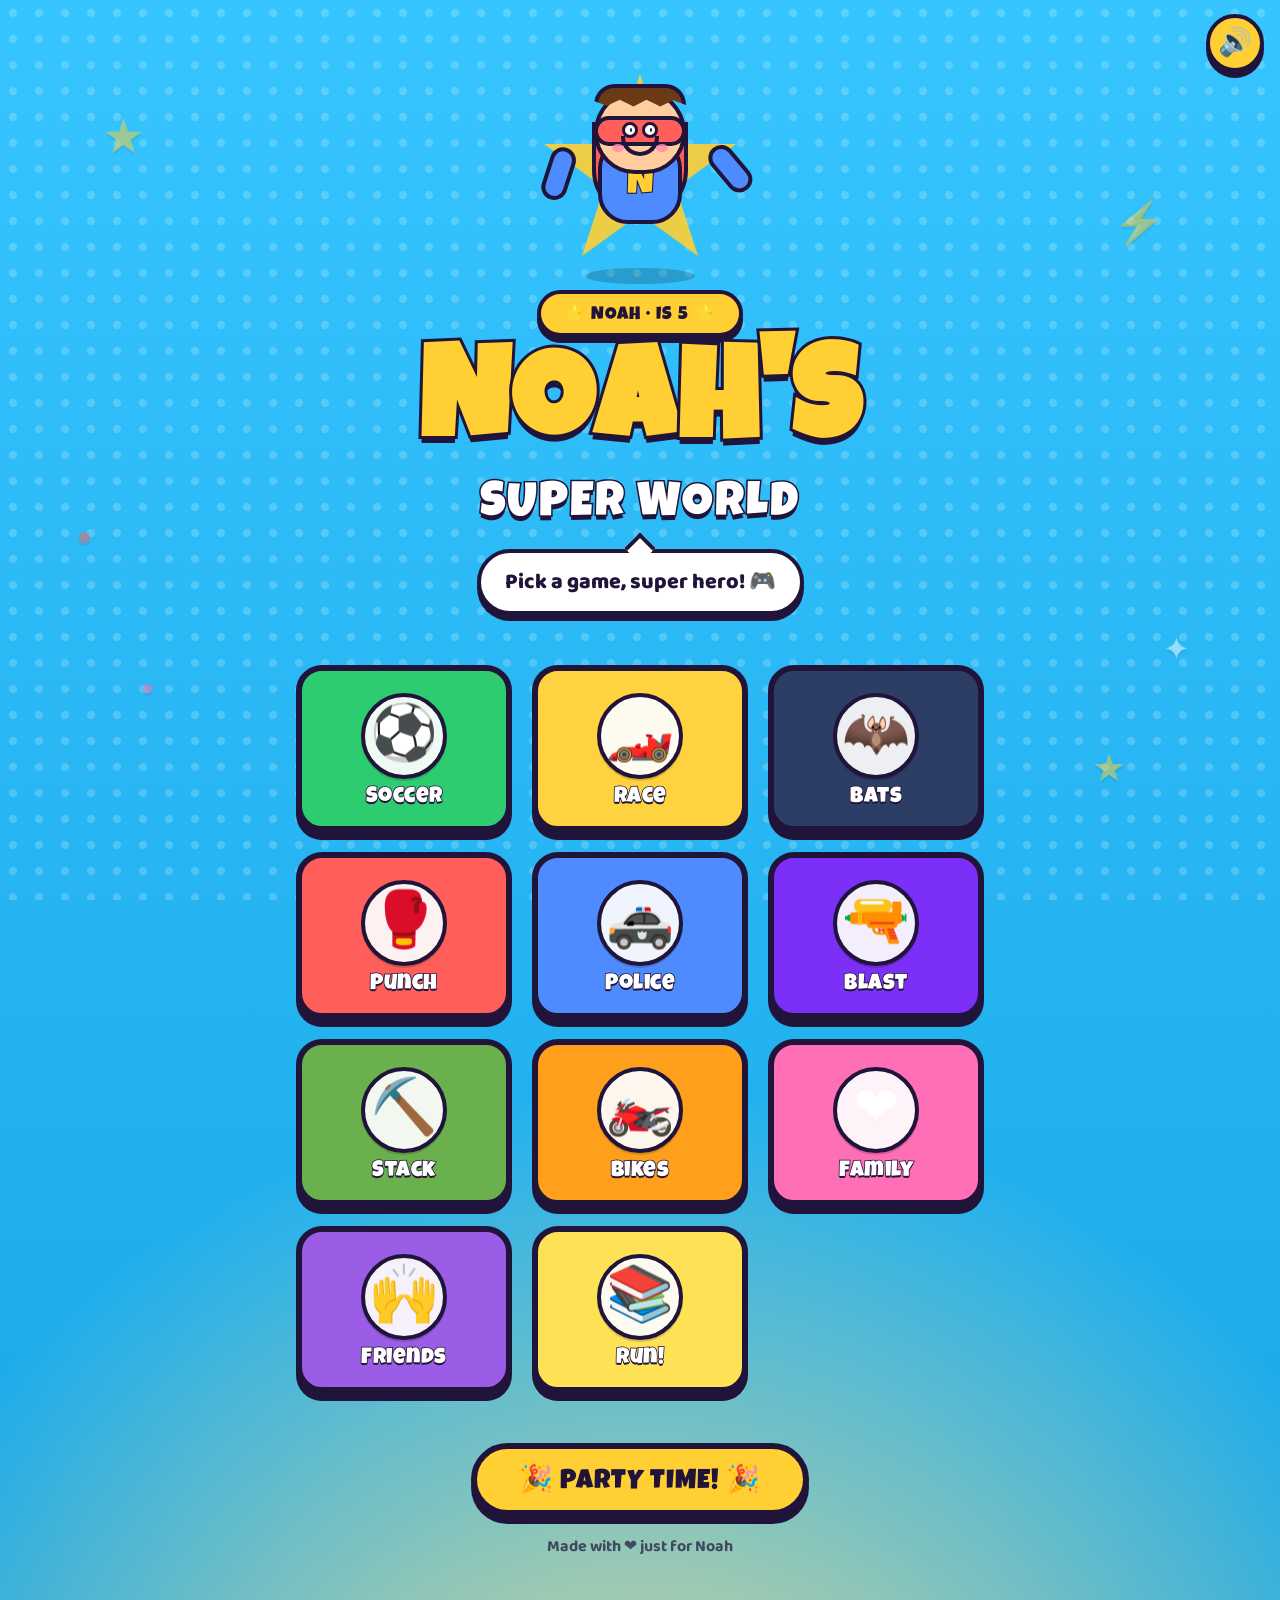
==== commit 69d743c1: "Audit-driven hardening: fairness, lifecycle, a11y, audio & infra Swarm audit of all 20 segments (11 " ====
--- a/index.html
+++ b/index.html
@@ -2,7 +2,7 @@
 <html lang="en">
 <head>
   <meta charset="UTF-8" />
-  <meta name="viewport" content="width=device-width, initial-scale=1.0, maximum-scale=1.0, user-scalable=no, viewport-fit=cover" />
+  <meta name="viewport" content="width=device-width, initial-scale=1.0, viewport-fit=cover" />
   <title>Noah's Super World!</title>
   <meta name="description" content="Noah's Super World — soccer, cars, Batman, Minecraft and more fun mini-games made just for Noah!" />
   <!-- Home-screen / tablet app feel -->
@@ -13,7 +13,8 @@
   <meta name="apple-mobile-web-app-title" content="Noah's World" />
   <link rel="preconnect" href="https://fonts.googleapis.com" />
   <link rel="preconnect" href="https://fonts.gstatic.com" crossorigin />
-  <link href="https://fonts.googleapis.com/css2?family=Baloo+2:wght@400;500;600;700;800&family=Luckiest+Guy&display=swap" rel="stylesheet" />
+  <link rel="stylesheet" href="https://fonts.googleapis.com/css2?family=Baloo+2:wght@400;500;600;700;800&family=Luckiest+Guy&display=swap" media="print" onload="this.media='all'" />
+  <noscript><link rel="stylesheet" href="https://fonts.googleapis.com/css2?family=Baloo+2:wght@400;500;600;700;800&family=Luckiest+Guy&display=swap" /></noscript>
   <link rel="stylesheet" href="styles.css" />
   <link rel="icon" href="data:image/svg+xml,<svg xmlns='http://www.w3.org/2000/svg' viewBox='0 0 100 100'><text y='.9em' font-size='90'>⚡</text></svg>" />
 </head>
@@ -35,6 +36,7 @@
   <button id="navPrev" class="nav-arrow nav-prev" aria-label="Previous game" hidden>‹</button>
   <button id="navNext" class="nav-arrow nav-next" aria-label="Next game" hidden>›</button>
 
+  <main>
   <!-- ================= HOME ================= -->
   <section id="home" class="screen home active" data-screen-label="Home">
     <header class="hero">
@@ -93,7 +95,7 @@
   <!-- ================= SOCCER ================= -->
   <section id="soccer" class="screen game card-green" aria-label="Soccer Star game" data-screen-label="Soccer">
     <h2>⚽ Soccer Star</h2>
-    <p class="card-text">The keeper jumps around — shoot where he is NOT! 🥅</p>
+    <p class="card-text">Tap a glowing 💚 lane to score past the keeper! 🥅</p>
     <div class="soccer-field">
       <div class="goal-frame">
         <span class="goal-net"></span><span class="goal-net"></span><span class="goal-net"></span>
@@ -122,27 +124,27 @@
     <div class="pick-group">
       <span class="pick-label">Your car 💚</span>
       <div class="pick-row" id="carPick">
-        <button class="pick-btn active" data-car="🏎️">🏎️</button>
-        <button class="pick-btn" data-car="🏍️">🏍️</button>
-        <button class="pick-btn" data-car="🚒">🚒</button>
-        <button class="pick-btn" data-car="🚜">🚜</button>
-        <button class="pick-btn" data-car="🚗">🚗</button>
-        <button class="pick-btn" data-car="🚕">🚕</button>
-        <button class="pick-btn" data-car="🚙">🚙</button>
-        <button class="pick-btn" data-car="🚓">🚓</button>
+        <button class="pick-btn active" data-car="🏎️" aria-label="Race car">🏎️</button>
+        <button class="pick-btn" data-car="🏍️" aria-label="Motorbike">🏍️</button>
+        <button class="pick-btn" data-car="🚒" aria-label="Fire truck">🚒</button>
+        <button class="pick-btn" data-car="🚜" aria-label="Tractor">🚜</button>
+        <button class="pick-btn" data-car="🚗" aria-label="Car">🚗</button>
+        <button class="pick-btn" data-car="🚕" aria-label="Taxi">🚕</button>
+        <button class="pick-btn" data-car="🚙" aria-label="SUV">🚙</button>
+        <button class="pick-btn" data-car="🚓" aria-label="Police car">🚓</button>
       </div>
     </div>
     <div class="pick-group">
       <span class="pick-label">Rival's car ❤️</span>
       <div class="pick-row" id="rivalPick">
-        <button class="pick-btn" data-car="🏎️">🏎️</button>
-        <button class="pick-btn" data-car="🏍️">🏍️</button>
-        <button class="pick-btn" data-car="🚒">🚒</button>
-        <button class="pick-btn" data-car="🚜">🚜</button>
-        <button class="pick-btn active" data-car="🚗">🚗</button>
-        <button class="pick-btn" data-car="🚕">🚕</button>
-        <button class="pick-btn" data-car="🚙">🚙</button>
-        <button class="pick-btn" data-car="🚓">🚓</button>
+        <button class="pick-btn" data-car="🏎️" aria-label="Race car">🏎️</button>
+        <button class="pick-btn" data-car="🏍️" aria-label="Motorbike">🏍️</button>
+        <button class="pick-btn" data-car="🚒" aria-label="Fire truck">🚒</button>
+        <button class="pick-btn" data-car="🚜" aria-label="Tractor">🚜</button>
+        <button class="pick-btn active" data-car="🚗" aria-label="Car">🚗</button>
+        <button class="pick-btn" data-car="🚕" aria-label="Taxi">🚕</button>
+        <button class="pick-btn" data-car="🚙" aria-label="SUV">🚙</button>
+        <button class="pick-btn" data-car="🚓" aria-label="Police car">🚓</button>
       </div>
     </div>
     <button id="raceBtn" class="big-btn">GO! 🚦</button>
@@ -152,9 +154,9 @@
   <!-- ================= BATMAN ================= -->
   <section id="batman" class="screen game card-dark" aria-label="Bat Catch game" data-screen-label="Bats">
     <h2>🦇 Bat Catch</h2>
-    <p class="card-text">Catch the flying bats! Tap the moon for a surprise 🌙</p>
+    <p class="card-text">Catch the flying bats! Tap the moon for a BAT-SIGNAL blast 🌙</p>
     <div class="bat-sky" id="batSky">
-      <div class="moon" id="moon">🌙</div>
+      <div class="moon" id="moon" role="button" tabindex="0" aria-label="Bat-signal blast">🌙</div>
       <div class="bat-logo" id="batLogo">🦇</div>
       <div class="batman" id="batHero">🦸‍♂️</div>
     </div>
@@ -190,9 +192,9 @@
   <!-- ================= BLASTER ================= -->
   <section id="blaster" class="screen game card-space" aria-label="Silly Blaster game" data-screen-label="Blast">
     <h2>🔫 Silly Blaster</h2>
-    <p class="card-text" id="blastMsg">Goofy space critters invaded! Tap them to BLAST them! 👽💥</p>
+    <p class="card-text" id="blastMsg">Goofy space critters invaded! Tap to BLAST them — hit the 💣 to clear them all! 👽💥</p>
     <div class="blast-zone" id="blastZone">
-      <div class="blaster" id="blaster">🔫</div>
+      <div class="blaster" id="blasterGun">🔫</div>
     </div>
     <div class="score-board" aria-live="polite">💥 <span id="blastScore">0</span> &nbsp;·&nbsp; 🔥 <span id="blastStreak">0</span> &nbsp;·&nbsp; 🏆 <span id="blastBest">0</span></div>
   </section>
@@ -214,15 +216,16 @@
   <!-- ================= BIKES ================= -->
   <section id="bikes" class="screen game card-orange" aria-label="Bike Run game" data-screen-label="Bikes">
     <h2>🏍️ Bike Run</h2>
-    <p class="card-text">Tap JUMP to leap over the rocks! 💨</p>
+    <p class="card-text">Tap JUMP to leap rocks — tap twice for a DOUBLE jump! Grab ⭐ for a shield 💨</p>
     <div class="run-area" id="runArea">
+      <div id="bikeHearts" class="bike-hearts" aria-hidden="true">❤️❤️❤️</div>
       <div id="bike" class="bike">🚲</div>
       <div class="run-ground"></div>
     </div>
     <div class="pick-row" id="ridePick">
-      <button class="pick-btn active" data-ride="🚲">🚲</button>
-      <button class="pick-btn" data-ride="🏍️">🏍️</button>
-      <button class="pick-btn" data-ride="🛴">🛴</button>
+      <button class="pick-btn active" data-ride="🚲" aria-label="Bicycle">🚲</button>
+      <button class="pick-btn" data-ride="🏍️" aria-label="Motorbike">🏍️</button>
+      <button class="pick-btn" data-ride="🛴" aria-label="Scooter">🛴</button>
     </div>
     <button id="jumpBtn" class="big-btn">JUMP 🦘</button>
     <div class="score-board" aria-live="polite">🛣️ <span id="bikeScore">0</span> m &nbsp;·&nbsp; 🏆 Best <span id="bikeBest">0</span> m</div>
@@ -268,6 +271,7 @@
     <div id="studyMsg" class="study-msg"></div>
   </section>
 
+  </main>
   <!-- Confetti canvas -->
   <canvas id="confettiCanvas" aria-hidden="true"></canvas>
 
--- a/styles.css
+++ b/styles.css
@@ -17,6 +17,12 @@
   -webkit-user-select: none;
   user-select: none;
   font-family: inherit;
+}
+
+/* Visible keyboard / switch-access focus ring (does not show on touch/mouse) */
+:focus-visible {
+  outline: 4px solid var(--sun);
+  outline-offset: 3px;
 }
 
 :root {
@@ -52,7 +58,6 @@
   background:
     radial-gradient(circle at 50% 120%, #ffe28a 0%, transparent 42%),
     linear-gradient(180deg, var(--sky) 0%, var(--sky-2) 100%);
-  background-attachment: fixed;
   color: var(--ink);
   overflow-x: hidden;
   min-height: 100vh;
@@ -602,11 +607,6 @@
   paint-order: stroke fill;
 }
 
-/* Shared stage frame helper */
-.stage-frame {
-  border: var(--bw-fat) solid var(--ink);
-  box-shadow: var(--shadow);
-}
 
 /* ===================== SOCCER ===================== */
 .soccer-field {
@@ -690,7 +690,11 @@
   transition: transform .1s, box-shadow .1s;
 }
 .shoot-btn:active { transform: translateY(6px); box-shadow: 0 0 0 var(--ink); }
-.shoot-btn:disabled { opacity: .5; }
+.shoot-btn.open {
+  box-shadow: 0 6px 0 var(--ink), 0 0 0 4px #2ecc71, 0 0 16px #2ecc71;
+  animation: shootOpenPulse 1s ease-in-out infinite;
+}
+@keyframes shootOpenPulse { 50% { box-shadow: 0 6px 0 var(--ink), 0 0 0 6px #2ecc71, 0 0 22px #2ecc71; } }
 
 /* ===================== CAR RACE ===================== */
 .race {
@@ -880,6 +884,10 @@
   position: absolute;
   top: 80px; left: 40px;
   font-size: 3rem;
+  min-width: 64px; min-height: 64px;
+  display: flex; align-items: center; justify-content: center;
+  padding: 8px;
+  line-height: 1;
   background: none;
   border: none;
   cursor: pointer;
@@ -955,6 +963,16 @@
 .coin.got { animation: coinGot .25s ease forwards; }
 @keyframes coinSpin { 50% { transform: scaleX(.25); } }
 @keyframes coinGot { to { transform: scale(2.2); opacity: 0; } }
+.bike-hearts {
+  position: absolute;
+  top: 8px;
+  left: 10px;
+  font-size: 1.4rem;
+  line-height: 1;
+  letter-spacing: 2px;
+  pointer-events: none;
+  z-index: 3;
+}
 
 /* ===================== FAMILY ===================== */
 .family-grid {
@@ -1223,6 +1241,77 @@
   .t-name { font-size: 1.35rem; }
 }
 
+/* ===================== NEW JUICE (v2 upgrades) ===================== */
+/* Impact shake applied to a game stage on big moments */
+.shake { animation: shake .4s cubic-bezier(.36,.07,.19,.97) both; }
+@keyframes shake {
+  10%, 90% { transform: translateX(-2px); }
+  20%, 80% { transform: translateX(4px); }
+  30%, 50%, 70% { transform: translateX(-7px); }
+  40%, 60% { transform: translateX(7px); }
+}
+
+/* --- Soccer: flaming streak ball + diving keeper --- */
+.ball.fire { filter: drop-shadow(0 0 10px var(--orange)) drop-shadow(0 0 18px var(--red)); }
+.keeper.dive-l { animation: diveL .45s ease; }
+.keeper.dive-r { animation: diveR .45s ease; }
+@keyframes diveL { 50% { transform: translateX(-115%) rotate(-55deg); } }
+@keyframes diveR { 50% { transform: translateX(15%) rotate(55deg); } }
+
+/* --- Cars: dust puff + nitro glow --- */
+.dust {
+  position: absolute;
+  bottom: 4px;
+  font-size: 1.3rem;
+  pointer-events: none;
+  animation: dustPuff .45s ease-out forwards;
+}
+@keyframes dustPuff {
+  0% { opacity: .9; transform: translateX(0) scale(.6); }
+  100% { opacity: 0; transform: translateX(-26px) scale(1.3); }
+}
+.racer.nitro { filter: drop-shadow(-8px 0 6px var(--sun)) drop-shadow(-16px 0 10px var(--orange)); }
+
+/* --- Batman: moon cooldown after a bat-signal blast --- */
+.moon.cooldown { opacity: .4; filter: grayscale(.6); transform: scale(.9); }
+
+/* --- Blaster: bomb pickup pulses to stand out (splat takes over on hit) --- */
+.blast-target.bomb {
+  filter: drop-shadow(0 0 12px var(--red));
+  animation: bombPulse .6s ease-in-out infinite;
+}
+.blast-target.bomb.splat { animation: splat .32s ease forwards; }
+@keyframes bombPulse {
+  0%,100% { transform: scale(1); }
+  50% { transform: scale(1.18) rotate(-6deg); }
+}
+
+/* --- Bikes: clouds, shield star, shield glow, smashed rocks --- */
+.cloud {
+  position: absolute;
+  line-height: 1;
+  z-index: 1;
+  pointer-events: none;
+  opacity: .9;
+}
+.star-pow {
+  position: absolute;
+  font-size: 1.9rem;
+  line-height: 1;
+  z-index: 2;
+  filter: drop-shadow(0 0 10px var(--sun));
+  animation: starSpin 1.1s linear infinite;
+}
+.star-pow.got { animation: coinGot .25s ease forwards; }
+@keyframes starSpin { 50% { transform: rotate(180deg) scale(1.15); } }
+.bike.shield {
+  filter: drop-shadow(0 0 6px #fff) drop-shadow(0 0 14px var(--sun));
+  animation: shieldPulse .5s ease-in-out infinite;
+}
+@keyframes shieldPulse { 0%,100% { transform: scale(1); } 50% { transform: scale(1.12); } }
+.rock.smashed { animation: rockSmash .25s ease forwards; pointer-events: none; }
+@keyframes rockSmash { to { transform: scale(1.8) rotate(40deg); opacity: 0; } }
+
 /* ===================== REDUCED MOTION ===================== */
 @media (prefers-reduced-motion: reduce) {
   html { scroll-behavior: auto; }
@@ -1232,7 +1321,19 @@
   .mascot, .mascot-burst, .mascot-cape, .arm-r, .mascot-shadow,
   .person.fav,
   .coin,
-  .blast-target {
+  .blast-target,
+  .blast-target.bomb,
+  .star-pow,
+  .bike.shield,
+  .shake,
+  .float-pop,
+  .soccer-flash.show,
+  .keeper.save, .keeper.dive-l, .keeper.dive-r,
+  .punch-bag.hit,
+  .bat.caught,
+  .blaster.recoil,
+  .dust,
+  .racer.nitro {
     animation: none !important;
   }
   .screen.game.active,
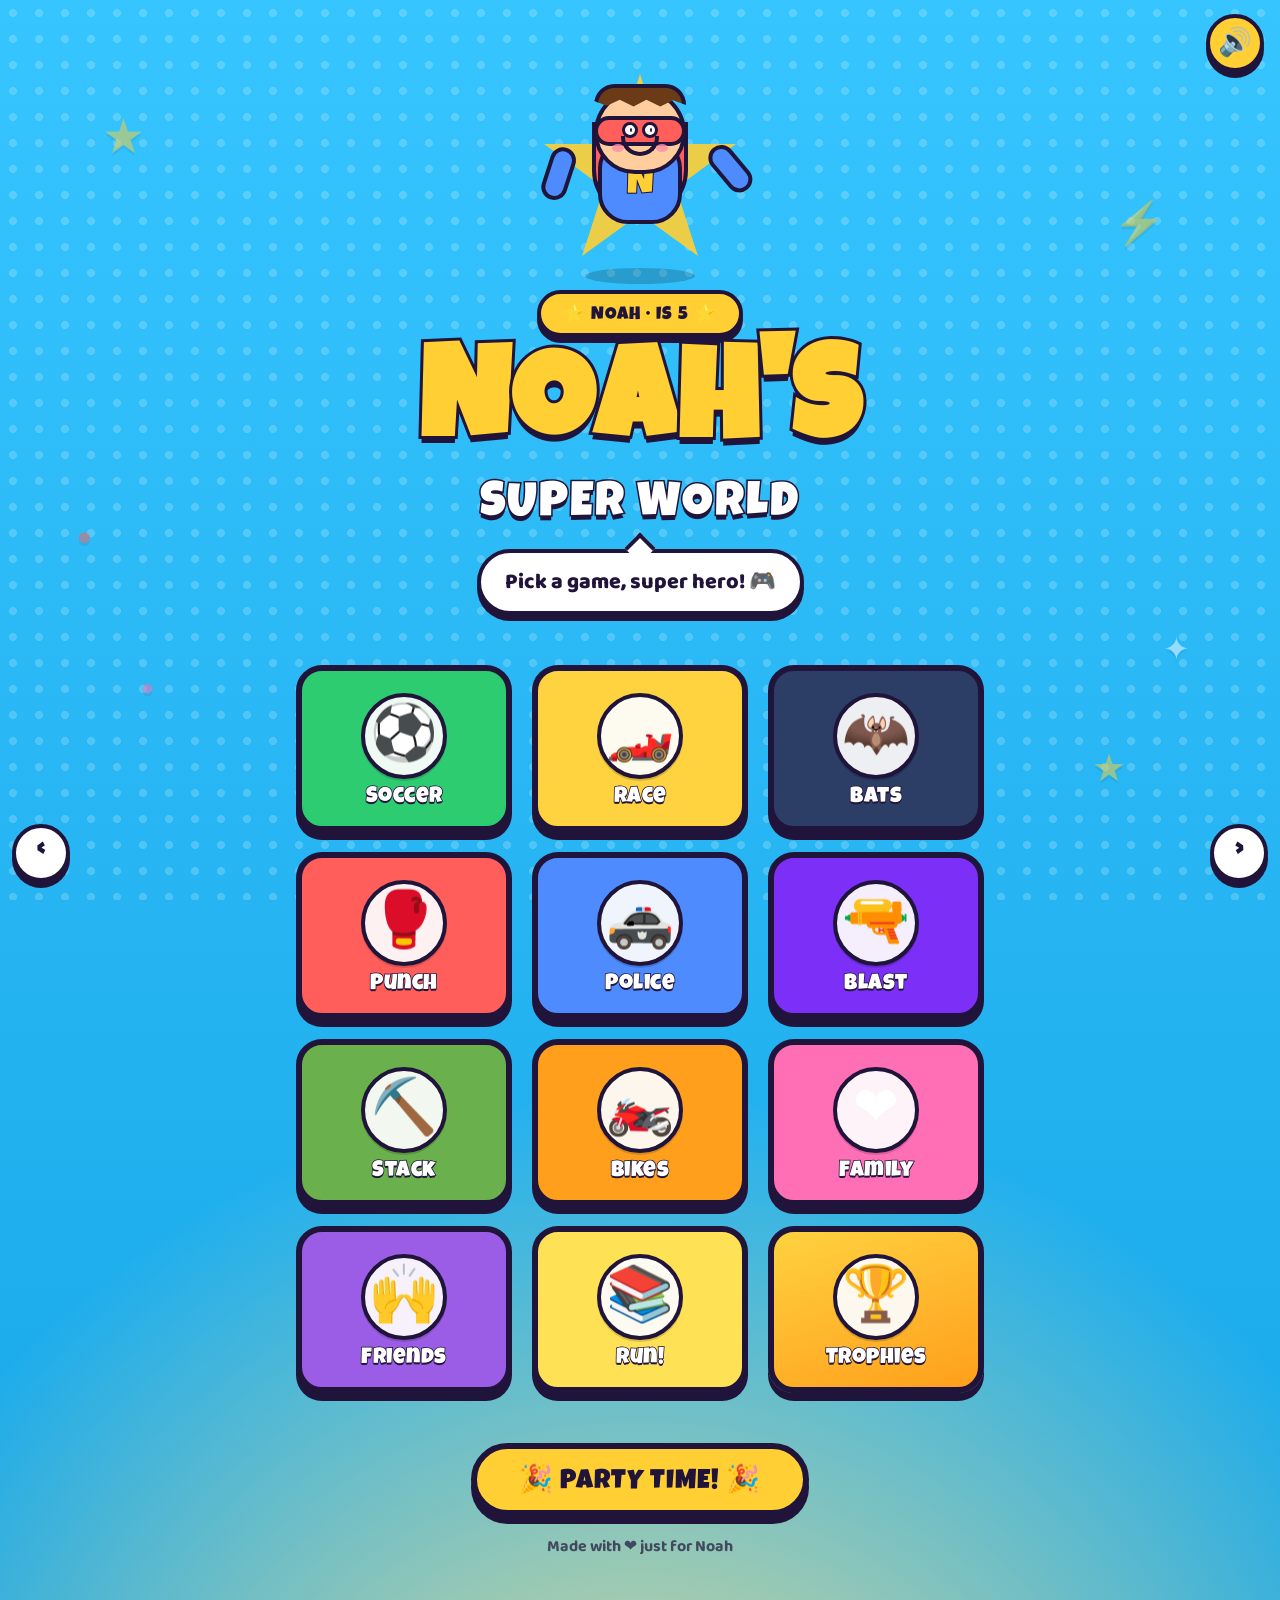
==== commit 4bdbc928: "Polish playfeel, trophies, and offline PWA shell Make races and police more forgiving for non-reader" ====
--- a/index.html
+++ b/index.html
@@ -17,6 +17,8 @@
   <noscript><link rel="stylesheet" href="https://fonts.googleapis.com/css2?family=Baloo+2:wght@400;500;600;700;800&family=Luckiest+Guy&display=swap" /></noscript>
   <link rel="stylesheet" href="styles.css" />
   <link rel="icon" href="data:image/svg+xml,<svg xmlns='http://www.w3.org/2000/svg' viewBox='0 0 100 100'><text y='.9em' font-size='90'>⚡</text></svg>" />
+  <link rel="manifest" href="manifest.json" />
+  <link rel="apple-touch-icon" href="data:image/svg+xml,<svg xmlns='http://www.w3.org/2000/svg' viewBox='0 0 100 100'><text y='.9em' font-size='90'>⚡</text></svg>" />
 </head>
 <body>
   <!-- Comic halftone + floating sticker shapes -->
@@ -84,6 +86,7 @@
       <button class="tile t-pink"   data-go="family">     <span class="t-emoji">❤️</span><span class="t-name">Family</span></button>
       <button class="tile t-purple" data-go="friends">    <span class="t-emoji">🙌</span><span class="t-name">Friends</span></button>
       <button class="tile t-yellow" data-go="nostudy">    <span class="t-emoji">📚</span><span class="t-name">Run!</span></button>
+      <button class="tile t-trophy" data-go="trophies">   <span class="t-emoji">🏆</span><span class="t-name">Trophies</span></button>
     </nav>
 
     <footer class="home-foot">
@@ -271,11 +274,26 @@
     <div id="studyMsg" class="study-msg"></div>
   </section>
 
+  <!-- ================= TROPHIES ================= -->
+  <section id="trophies" class="screen game card-trophy" aria-label="Trophy room" data-screen-label="Trophies">
+    <h2>🏆 My Trophies</h2>
+    <p class="card-text">Play games to earn shiny trophies! 🏆</p>
+    <div id="trophyWall" class="trophy-wall" aria-label="Trophy stickers"></div>
+  </section>
+
   </main>
   <!-- Confetti canvas -->
   <canvas id="confettiCanvas" aria-hidden="true"></canvas>
 
   <script src="script.js"></script>
   <script src="mascot.js"></script>
+  <script>
+    // Service worker only on http(s) — file:// double-click stays build-free.
+    if ('serviceWorker' in navigator && location.protocol.startsWith('http')) {
+      window.addEventListener('load', () => {
+        navigator.serviceWorker.register('./sw.js').catch(() => {});
+      });
+    }
+  </script>
 </body>
 </html>
--- a/styles.css
+++ b/styles.css
@@ -153,28 +153,33 @@
 .sound-toggle { right: 16px; background: var(--sun); }
 .home-btn { left: 16px; background: var(--red); }
 
-/* Side navigation arrows */
+/* Side navigation arrows — bottom corners (out of resting-thumb zone) */
 .nav-arrow {
   position: fixed;
-  top: 50%;
-  transform: translateY(-50%);
+  bottom: max(18px, env(safe-area-inset-bottom, 0px));
+  top: auto;
+  transform: none;
   z-index: 55;
-  width: 50px;
-  height: 78px;
-  border: var(--bw) solid var(--ink);
-  border-radius: 16px;
+  width: 58px;
+  height: 58px;
+  border: var(--bw) solid var(--ink);
+  border-radius: 50%;
   background: #fff;
   color: var(--ink);
   font-family: 'Luckiest Guy', cursive;
-  font-size: 2.6rem;
+  font-size: 1.6rem;
   line-height: 1;
   cursor: pointer;
   box-shadow: var(--shadow);
   transition: box-shadow .1s, transform .1s;
-}
-.nav-arrow:active { transform: translateY(calc(-50% + 6px)); box-shadow: 0 0 0 var(--ink); }
-.nav-prev { left: 8px; }
-.nav-next { right: 8px; }
+  display: flex;
+  align-items: center;
+  justify-content: center;
+  padding: 0;
+}
+.nav-arrow:active { transform: translateY(6px); box-shadow: 0 0 0 var(--ink); }
+.nav-prev { left: 12px; }
+.nav-next { right: 12px; }
 
 /* ===================== MASCOT — SUPER NOAH (pure CSS) ===================== */
 .mascot {
@@ -447,7 +452,7 @@
 .tile:nth-child(odd)  { transform: rotate(-1.5deg); }
 .tile:nth-child(even) { transform: rotate(1.5deg); }
 .tile:hover { transform: translateY(-4px) rotate(0deg); }
-.tile:active { transform: translateY(8px) rotate(0deg); box-shadow: 0 0 0 var(--ink); }
+.tile:active { transform: translateY(6px) scaleY(.92) scaleX(1.04) rotate(0deg); box-shadow: 0 0 0 var(--ink); }
 
 .t-best {
   position: absolute;
@@ -517,6 +522,14 @@
   border-radius: 18px;
   padding: 10px 16px;
 }
+/* Ink text on bright gold/yellow stages so instructions stay readable */
+.card-gold .card-text,
+.card-yellow .card-text,
+.card-trophy .card-text {
+  color: var(--ink);
+  background: rgba(255,255,255,.55);
+  border-color: var(--ink);
+}
 
 /* Each game gets a flat bold backdrop + an ink frame via ::before on stages */
 .card-green  { background: var(--green); }
@@ -527,6 +540,7 @@
 .card-cube   { background: var(--cube); }
 .card-orange { background: var(--orange); }
 .card-pink   { background: var(--pink); }
+.card-trophy { background: linear-gradient(160deg, #ffd23f 0%, #ff9f1c 55%, #ff6fb5 100%); color: var(--ink); }
 .card-purple { background: var(--purple); }
 .card-yellow { background: var(--yellow); color: var(--ink); }
 .card-space  { background: #3a1c71; }
@@ -839,13 +853,11 @@
   transition: transform .08s;
   filter: drop-shadow(0 6px 0 rgba(0,0,0,.25));
 }
-.punch-bag.hit { animation: swing .3s ease; }
-@keyframes swing {
-  0% { transform: rotate(0); }
-  25% { transform: rotate(18deg) scale(1.12); }
-  50% { transform: rotate(-14deg); }
-  75% { transform: rotate(8deg); }
-  100% { transform: rotate(0); }
+.punch-bag.hit { animation: punchHit .28s ease; }
+@keyframes punchHit {
+  0% { transform: scale(1) rotate(0); }
+  35% { transform: scaleX(1.12) scaleY(.86) rotate(-8deg); }
+  100% { transform: scale(1) rotate(0); }
 }
 .power-bar {
   height: 22px;
@@ -883,16 +895,17 @@
 .robber {
   position: absolute;
   top: 80px; left: 40px;
-  font-size: 3rem;
-  min-width: 64px; min-height: 64px;
+  font-size: 3.8rem;
+  min-width: 72px; min-height: 72px;
   display: flex; align-items: center; justify-content: center;
-  padding: 8px;
+  padding: 10px;
   line-height: 1;
   background: none;
   border: none;
   cursor: pointer;
-  transition: top .25s, left .25s;
-}
+  transition: top .25s, left .25s, font-size .2s;
+}
+.robber.big { font-size: 4.6rem; min-width: 88px; min-height: 88px; }
 .robber.pop { animation: batPop .2s ease; }
 
 /* ===================== MINECRAFT (stacker) ===================== */
@@ -1054,14 +1067,29 @@
 }
 .friend {
   position: relative;
-  font-size: 2.4rem;
+  display: flex;
+  flex-direction: column;
+  align-items: center;
+  justify-content: center;
+  gap: 2px;
+  font-size: 2.2rem;
   background: #fff;
   border: var(--bw) solid var(--ink);
   border-radius: 18px;
-  padding: 10px 0;
+  padding: 10px 6px 8px;
+  min-height: 72px;
   cursor: pointer;
   box-shadow: 0 5px 0 var(--ink);
   transition: transform .12s, background .2s, box-shadow .12s;
+}
+.friend-face { line-height: 1; }
+.friend-name {
+  font-family: 'Baloo 2', system-ui, sans-serif;
+  font-size: .72rem;
+  font-weight: 800;
+  color: var(--ink);
+  line-height: 1.1;
+  letter-spacing: .2px;
 }
 .friend:active { transform: translateY(5px) rotate(-6deg); box-shadow: 0 0 0 var(--ink); }
 .friend.fived {
@@ -1083,6 +1111,86 @@
 }
 @keyframes fiveJump { 50% { transform: translateY(-16px) scale(1.2); } }
 
+/* ===================== TROPHY ROOM ===================== */
+.trophy-wall {
+  display: grid;
+  grid-template-columns: repeat(3, 1fr);
+  gap: 14px;
+  max-width: 520px;
+  margin: 0 auto;
+}
+.trophy {
+  display: flex;
+  flex-direction: column;
+  align-items: center;
+  justify-content: center;
+  gap: 6px;
+  min-height: 110px;
+  padding: 14px 8px;
+  background: #fff;
+  border: var(--bw) solid var(--ink);
+  border-radius: 22px;
+  box-shadow: var(--shadow);
+  cursor: pointer;
+  transition: transform .12s, box-shadow .12s, filter .2s;
+  font-family: inherit;
+  color: var(--ink);
+}
+.trophy:active { transform: translateY(6px); box-shadow: 0 0 0 var(--ink); }
+.trophy-emoji { font-size: 2.6rem; line-height: 1; }
+.trophy-label {
+  font-family: 'Luckiest Guy', cursive;
+  font-size: .85rem;
+  letter-spacing: .5px;
+  text-align: center;
+  line-height: 1.15;
+}
+.trophy.earned {
+  background: linear-gradient(180deg, #fff9df, #ffe28a);
+}
+.trophy.locked {
+  filter: grayscale(1);
+  opacity: .45;
+}
+.trophy.locked .trophy-emoji { opacity: .55; }
+
+/* Comic KA-POW burst at impact points */
+.comic-burst {
+  position: fixed;
+  z-index: 85;
+  width: 0; height: 0;
+  pointer-events: none;
+  transform: translate(-50%, -50%);
+  animation: comicBurst .7s ease-out forwards;
+}
+.comic-burst-star {
+  position: absolute;
+  left: 50%; top: 50%;
+  width: 120px; height: 120px;
+  margin: -60px 0 0 -60px;
+  background: var(--burst-color, var(--sun));
+  clip-path: polygon(50% 0,61% 35%,98% 35%,68% 57%,79% 91%,50% 70%,21% 91%,32% 57%,2% 35%,39% 35%);
+  border: 0;
+  filter: drop-shadow(0 3px 0 var(--ink));
+}
+.comic-burst-word {
+  position: absolute;
+  left: 50%; top: 50%;
+  transform: translate(-50%, -50%) rotate(-8deg);
+  font-family: 'Luckiest Guy', cursive;
+  font-size: 1.35rem;
+  color: #fff;
+  -webkit-text-stroke: 2.5px var(--ink);
+  paint-order: stroke fill;
+  white-space: nowrap;
+  letter-spacing: 1px;
+}
+@keyframes comicBurst {
+  0% { opacity: 0; transform: translate(-50%, -50%) scale(.3) rotate(-12deg); }
+  25% { opacity: 1; transform: translate(-50%, -50%) scale(1.15) rotate(4deg); }
+  100% { opacity: 0; transform: translate(-50%, -70%) scale(1.25) rotate(-4deg); }
+}
+
 /* ===================== NO STUDY ===================== */
 .study-zone {
   position: relative;
@@ -1223,8 +1331,18 @@
 
 /* ===================== RESPONSIVE ===================== */
 @media (max-width: 420px) {
-  .friends-grid { gap: 8px; }
-  .friend { font-size: 1.9rem; }
+  .friends-grid {
+    grid-template-columns: repeat(4, 1fr);
+    gap: 8px;
+  }
+  .friend {
+    font-size: 1.7rem;
+    min-height: 60px;
+    padding: 12px 4px 8px;
+  }
+  .friend-name { font-size: .65rem; }
+  .trophy-wall { grid-template-columns: repeat(2, 1fr); gap: 10px; }
+  .trophy { min-height: 96px; }
   .tile { padding: 18px 8px 14px; border-radius: 22px; }
   .t-emoji { font-size: 2.4rem; width: 62px; height: 62px; }
   .mascot { width: 150px; height: 172px; transform: scale(.92); }
@@ -1311,6 +1429,11 @@
 @keyframes shieldPulse { 0%,100% { transform: scale(1); } 50% { transform: scale(1.12); } }
 .rock.smashed { animation: rockSmash .25s ease forwards; pointer-events: none; }
 @keyframes rockSmash { to { transform: scale(1.8) rotate(40deg); opacity: 0; } }
+
+/* ===================== TILE ACCENTS ===================== */
+.tile.t-trophy {
+  background: linear-gradient(160deg, #ffd23f, #ff9f1c);
+}
 
 /* ===================== REDUCED MOTION ===================== */
 @media (prefers-reduced-motion: reduce) {
@@ -1330,10 +1453,14 @@
   .soccer-flash.show,
   .keeper.save, .keeper.dive-l, .keeper.dive-r,
   .punch-bag.hit,
-  .bat.caught,
+  .bat, .bat.caught,
   .blaster.recoil,
   .dust,
-  .racer.nitro {
+  .racer.nitro,
+  .comic-burst,
+  .flee,
+  .blast-target.splat,
+  .shoot-btn.open {
     animation: none !important;
   }
   .screen.game.active,
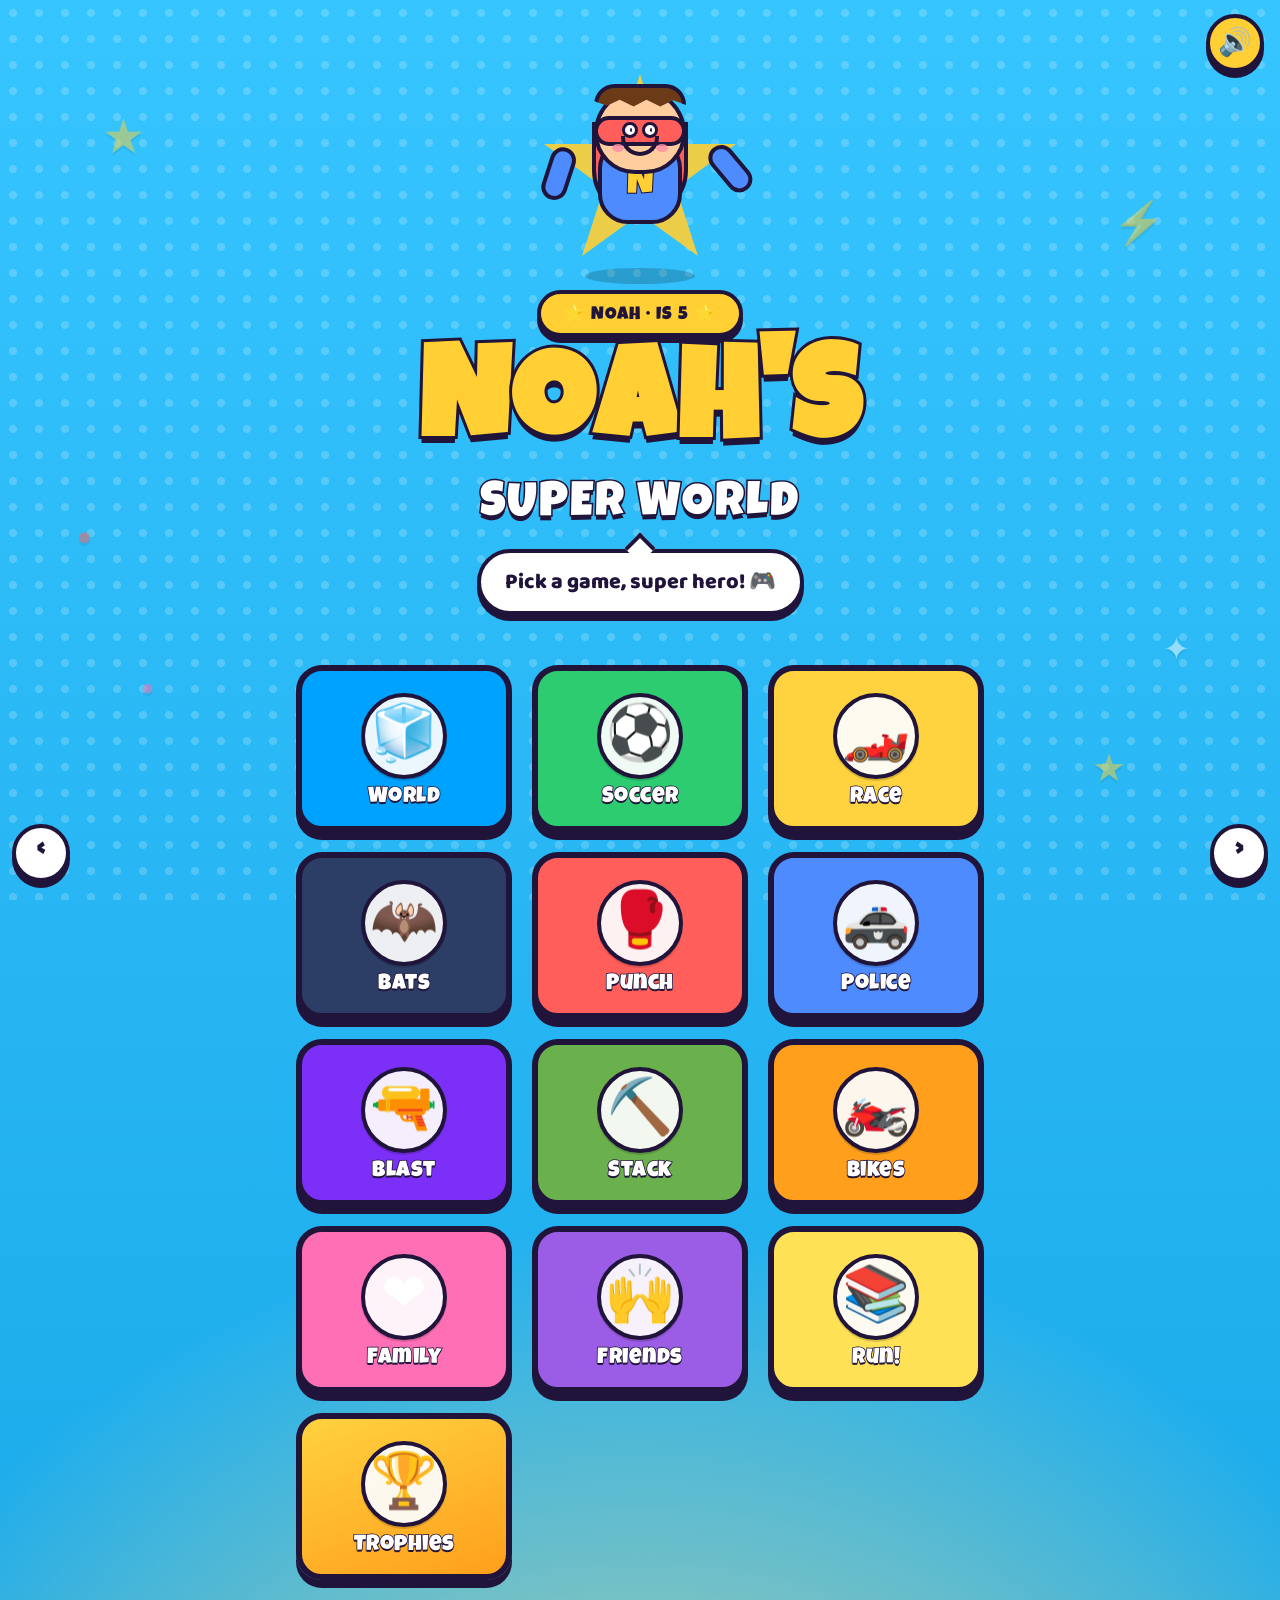
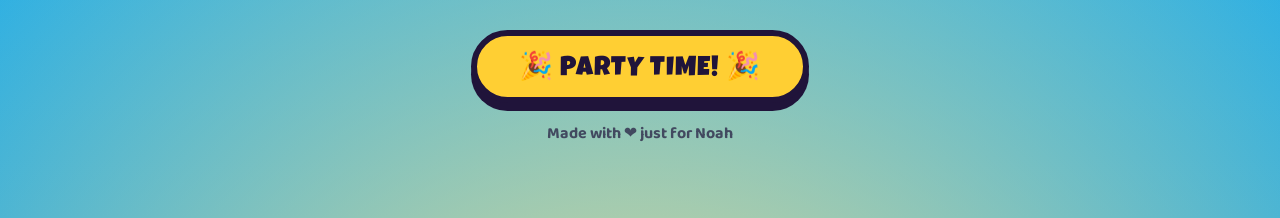
==== commit 9e5f26cb: "Add Noah World, a Roblox-style playground for Noah Blocky 3D world with a joystick, jump, coins, fri" ====
--- a/index.html
+++ b/index.html
@@ -4,7 +4,7 @@
   <meta charset="UTF-8" />
   <meta name="viewport" content="width=device-width, initial-scale=1.0, viewport-fit=cover" />
   <title>Noah's Super World!</title>
-  <meta name="description" content="Noah's Super World — soccer, cars, Batman, Minecraft and more fun mini-games made just for Noah!" />
+  <meta name="description" content="Noah's Super World — soccer, cars, Batman, Minecraft, Noah World and more fun mini-games made just for Noah!" />
   <!-- Home-screen / tablet app feel -->
   <meta name="theme-color" content="#ffcf33" />
   <meta name="mobile-web-app-capable" content="yes" />
@@ -15,7 +15,7 @@
   <link rel="preconnect" href="https://fonts.gstatic.com" crossorigin />
   <link rel="stylesheet" href="https://fonts.googleapis.com/css2?family=Baloo+2:wght@400;500;600;700;800&family=Luckiest+Guy&display=swap" media="print" onload="this.media='all'" />
   <noscript><link rel="stylesheet" href="https://fonts.googleapis.com/css2?family=Baloo+2:wght@400;500;600;700;800&family=Luckiest+Guy&display=swap" /></noscript>
-  <link rel="stylesheet" href="styles.css" />
+  <link rel="stylesheet" href="styles.css?v=3" />
   <link rel="icon" href="data:image/svg+xml,<svg xmlns='http://www.w3.org/2000/svg' viewBox='0 0 100 100'><text y='.9em' font-size='90'>⚡</text></svg>" />
   <link rel="manifest" href="manifest.json" />
   <link rel="apple-touch-icon" href="data:image/svg+xml,<svg xmlns='http://www.w3.org/2000/svg' viewBox='0 0 100 100'><text y='.9em' font-size='90'>⚡</text></svg>" />
@@ -75,6 +75,7 @@
     </header>
 
     <nav class="tile-grid" aria-label="Pick a game">
+      <button class="tile t-world"  data-go="world">      <span class="t-emoji">🧊</span><span class="t-name">World</span></button>
       <button class="tile t-green"  data-go="soccer">     <span class="t-emoji">⚽</span><span class="t-name">Soccer</span></button>
       <button class="tile t-gold"   data-go="cars">       <span class="t-emoji">🏎️</span><span class="t-name">Race</span></button>
       <button class="tile t-dark"   data-go="batman">     <span class="t-emoji">🦇</span><span class="t-name">Bats</span></button>
@@ -214,6 +215,21 @@
     </div>
     <button id="dropBtn" class="big-btn">DROP 🧱</button>
     <div class="score-board" aria-live="polite">🧱 Height <span id="stackScore">0</span> &nbsp;·&nbsp; 🏆 Best <span id="stackBest">0</span></div>
+  </section>
+
+  <!-- ================= NOAH WORLD (Roblox-style playground) ================= -->
+  <section id="world" class="screen game card-world" aria-label="Noah World game" data-screen-label="World">
+    <h2>🧊 Noah World</h2>
+    <p class="card-text" id="worldMsg">Drag to run, tap JUMP, grab coins, finish the rainbow! 🌈</p>
+    <div class="world-stage" id="worldStage" data-no-swipe>
+      <canvas id="worldCanvas" aria-label="Noah World playground"></canvas>
+      <div class="world-stick" id="worldStick" role="application" aria-label="Move around">
+        <div class="world-knob" id="worldKnob"></div>
+      </div>
+      <div class="world-hint" id="worldHint" aria-hidden="true">👆</div>
+    </div>
+    <button id="worldJump" class="big-btn">JUMP 🦘</button>
+    <div class="score-board" aria-live="polite">🪙 <span id="worldScore">0</span> &nbsp;·&nbsp; 🏆 <span id="worldBest">0</span></div>
   </section>
 
   <!-- ================= BIKES ================= -->
@@ -285,8 +301,8 @@
   <!-- Confetti canvas -->
   <canvas id="confettiCanvas" aria-hidden="true"></canvas>
 
-  <script src="script.js"></script>
-  <script src="mascot.js"></script>
+  <script src="script.js?v=3"></script>
+  <script src="mascot.js?v=3"></script>
   <script>
     // Service worker only on http(s) — file:// double-click stays build-free.
     if ('serviceWorker' in navigator && location.protocol.startsWith('http')) {
--- a/styles.css
+++ b/styles.css
@@ -38,6 +38,7 @@
   --purple: #9b5de5;
   --yellow: #ffe156;
   --space: #7b2ff7;
+  --world: #00a2ff;
 
   /* Comic system */
   --ink: #20143a;                 /* outline color — deep ink, warmer than black */
@@ -501,6 +502,7 @@
 .t-purple { background: var(--purple); }
 .t-yellow { background: var(--yellow); }
 .t-space  { background: var(--space); }
+.t-world  { background: var(--world); }
 
 .home-foot {
   text-align: center;
@@ -544,6 +546,7 @@
 .card-purple { background: var(--purple); }
 .card-yellow { background: var(--yellow); color: var(--ink); }
 .card-space  { background: #3a1c71; }
+.card-world  { background: linear-gradient(180deg, #00a2ff 0%, #2ecc71 78%); }
 
 .score-board {
   text-align: center;
@@ -933,6 +936,67 @@
   transition: transform .6s ease-in, opacity .6s;
 }
 
+/* ===================== NOAH WORLD (Roblox-style playground) ===================== */
+.world-stage {
+  position: relative;
+  height: min(52vh, 440px);
+  min-height: 280px;
+  border-radius: 22px;
+  border: var(--bw-fat) solid var(--ink);
+  box-shadow: var(--shadow);
+  overflow: hidden;
+  background: #4dc3ff;
+  touch-action: none;
+}
+#worldCanvas {
+  display: block;
+  width: 100%;
+  height: 100%;
+  cursor: pointer;
+}
+.world-stick {
+  position: absolute;
+  left: 12px;
+  bottom: 12px;
+  width: 100px;
+  height: 100px;
+  border-radius: 50%;
+  background: rgba(255, 255, 255, .38);
+  border: 4px solid var(--ink);
+  box-shadow: 0 5px 0 var(--ink);
+  z-index: 4;
+  touch-action: none;
+}
+.world-knob {
+  position: absolute;
+  left: 50%;
+  top: 50%;
+  width: 44px;
+  height: 44px;
+  border-radius: 50%;
+  background: var(--sun);
+  border: 4px solid var(--ink);
+  box-shadow: 0 3px 0 var(--ink);
+  pointer-events: none;
+  transform: translate(-50%, -50%);
+}
+.world-hint {
+  position: absolute;
+  left: 44px;
+  bottom: 112px;
+  font-size: 2.1rem;
+  line-height: 1;
+  z-index: 5;
+  pointer-events: none;
+  filter: drop-shadow(0 2px 0 var(--ink));
+  animation: worldHint 1s ease-in-out infinite;
+}
+.world-hint.hide { display: none; }
+@keyframes worldHint {
+  0%, 100% { transform: translateY(0) scale(1); }
+  50% { transform: translateY(8px) scale(1.12); }
+}
+
 /* ===================== BIKES (runner) ===================== */
 .run-area {
   position: relative;
@@ -1331,6 +1395,9 @@
 
 /* ===================== RESPONSIVE ===================== */
 @media (max-width: 420px) {
+  .world-stick { width: 88px; height: 88px; }
+  .world-knob { width: 38px; height: 38px; }
+  .world-hint { left: 36px; bottom: 100px; }
   .friends-grid {
     grid-template-columns: repeat(4, 1fr);
     gap: 8px;
@@ -1460,7 +1527,8 @@
   .comic-burst,
   .flee,
   .blast-target.splat,
-  .shoot-btn.open {
+  .shoot-btn.open,
+  .world-hint {
     animation: none !important;
   }
   .screen.game.active,
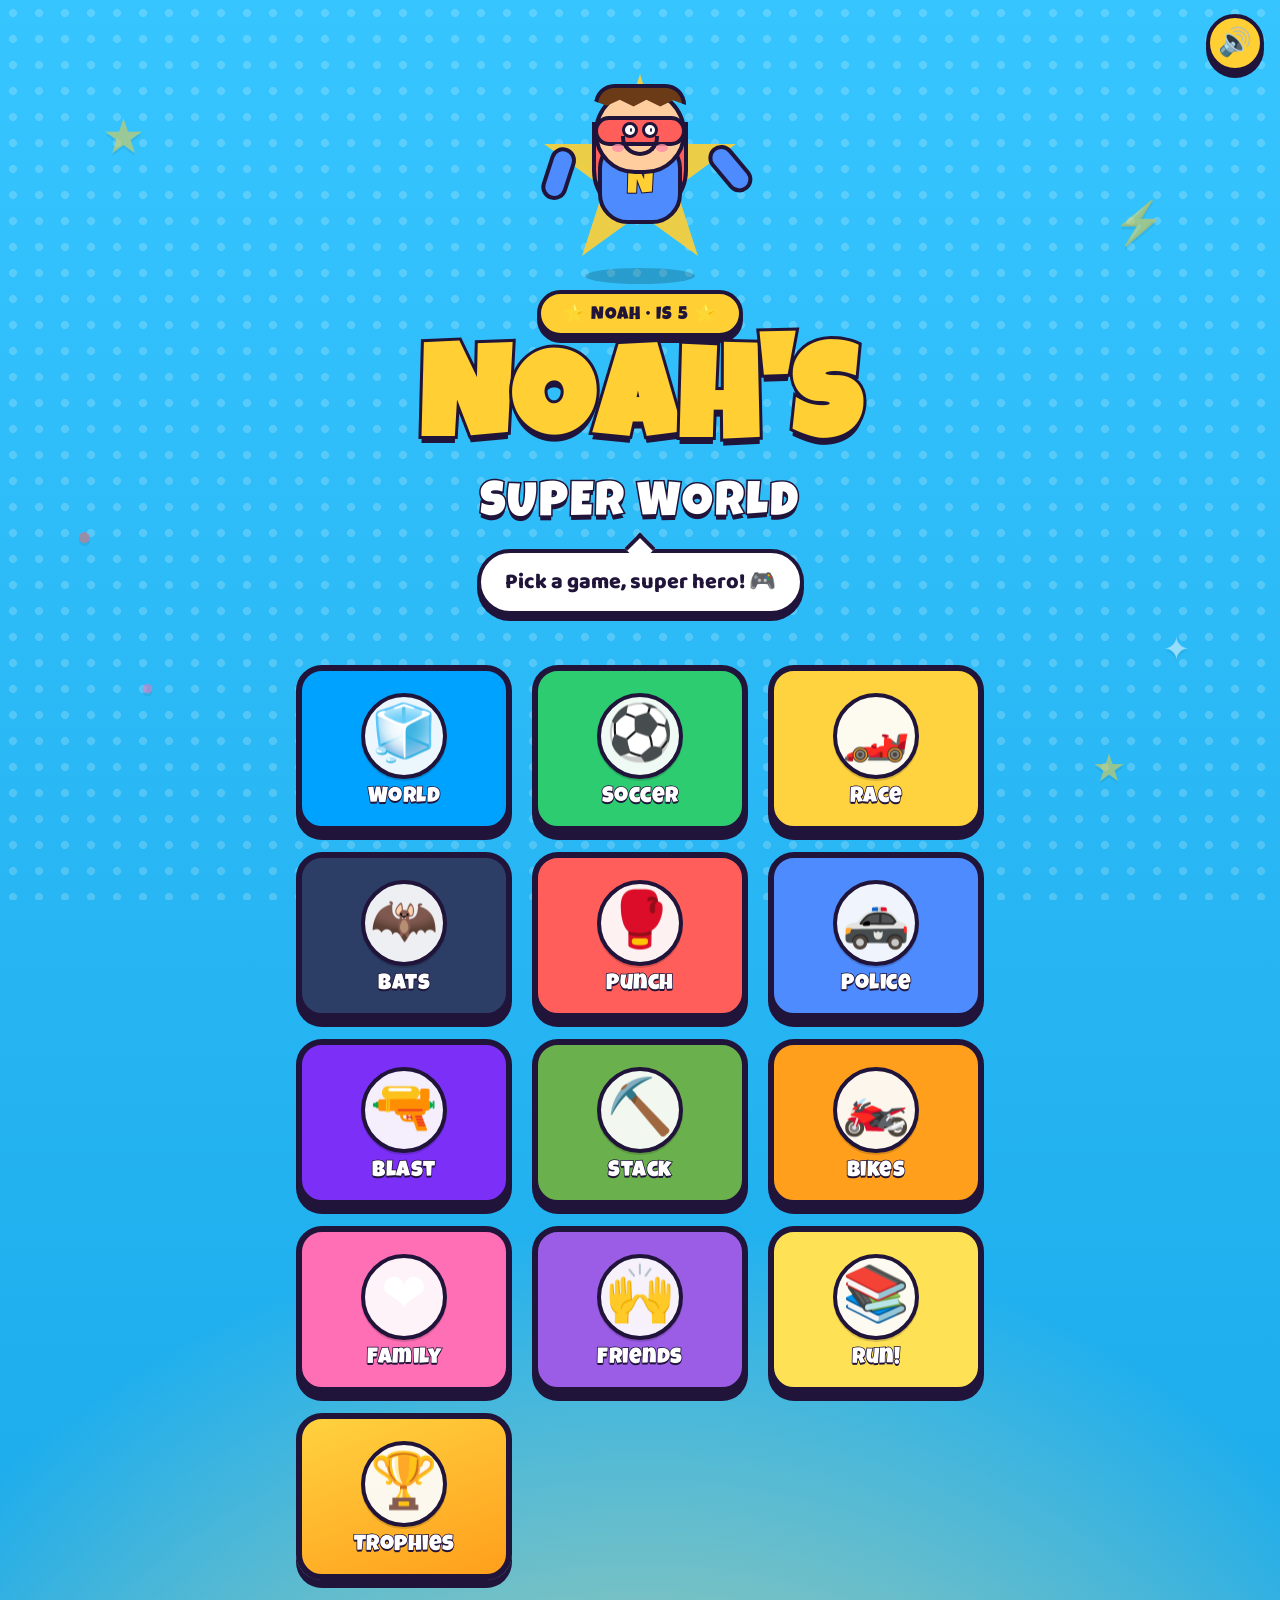
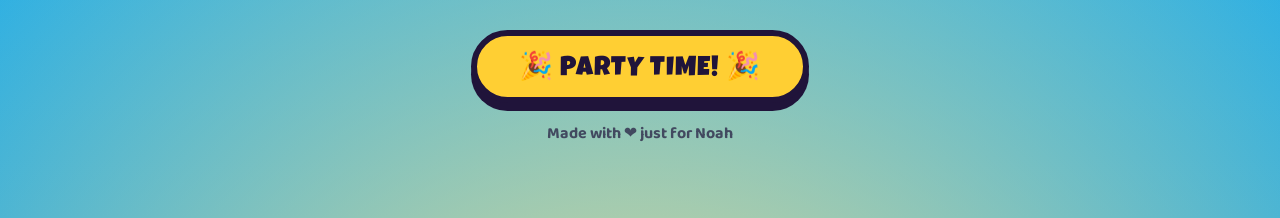
==== commit d30294c1: "Make the bat-signal moon a real button The moon was a div with role=button and only a click listener" ====
--- a/index.html
+++ b/index.html
@@ -160,7 +160,7 @@
     <h2>🦇 Bat Catch</h2>
     <p class="card-text">Catch the flying bats! Tap the moon for a BAT-SIGNAL blast 🌙</p>
     <div class="bat-sky" id="batSky">
-      <div class="moon" id="moon" role="button" tabindex="0" aria-label="Bat-signal blast">🌙</div>
+      <button type="button" class="moon" id="moon" aria-label="Bat-signal blast">🌙</button>
       <div class="bat-logo" id="batLogo">🦇</div>
       <div class="batman" id="batHero">🦸‍♂️</div>
     </div>
--- a/styles.css
+++ b/styles.css
@@ -18,6 +18,9 @@
   user-select: none;
   font-family: inherit;
 }
+
+/* Author `display` (nav arrows, the robber) must not beat the hidden attribute. */
+[hidden] { display: none !important; }
 
 /* Visible keyboard / switch-access focus ring (does not show on touch/mouse) */
 :focus-visible {
@@ -524,9 +527,18 @@
   border-radius: 18px;
   padding: 10px 16px;
 }
-/* Ink text on bright gold/yellow stages so instructions stay readable */
+/* Ink on a 55% white chip. White text on the 18% chip is under 4.5:1 on the
+   bright stages. Dark stages (bats, blaster) stay white; they already clear it. */
+.card-green .card-text,
 .card-gold .card-text,
+.card-red .card-text,
+.card-blue .card-text,
+.card-cube .card-text,
+.card-orange .card-text,
+.card-pink .card-text,
+.card-purple .card-text,
 .card-yellow .card-text,
+.card-world .card-text,
 .card-trophy .card-text {
   color: var(--ink);
   background: rgba(255,255,255,.55);
@@ -791,9 +803,14 @@
   position: absolute;
   top: 16px; right: 22px;
   font-size: 3rem;
+  line-height: 1;
   cursor: pointer;
   transition: transform .2s;
   z-index: 3;
+  background: none;
+  border: none;
+  padding: 0;
+  color: inherit;
 }
 .moon:active { transform: scale(.85); }
 .bat-logo {
